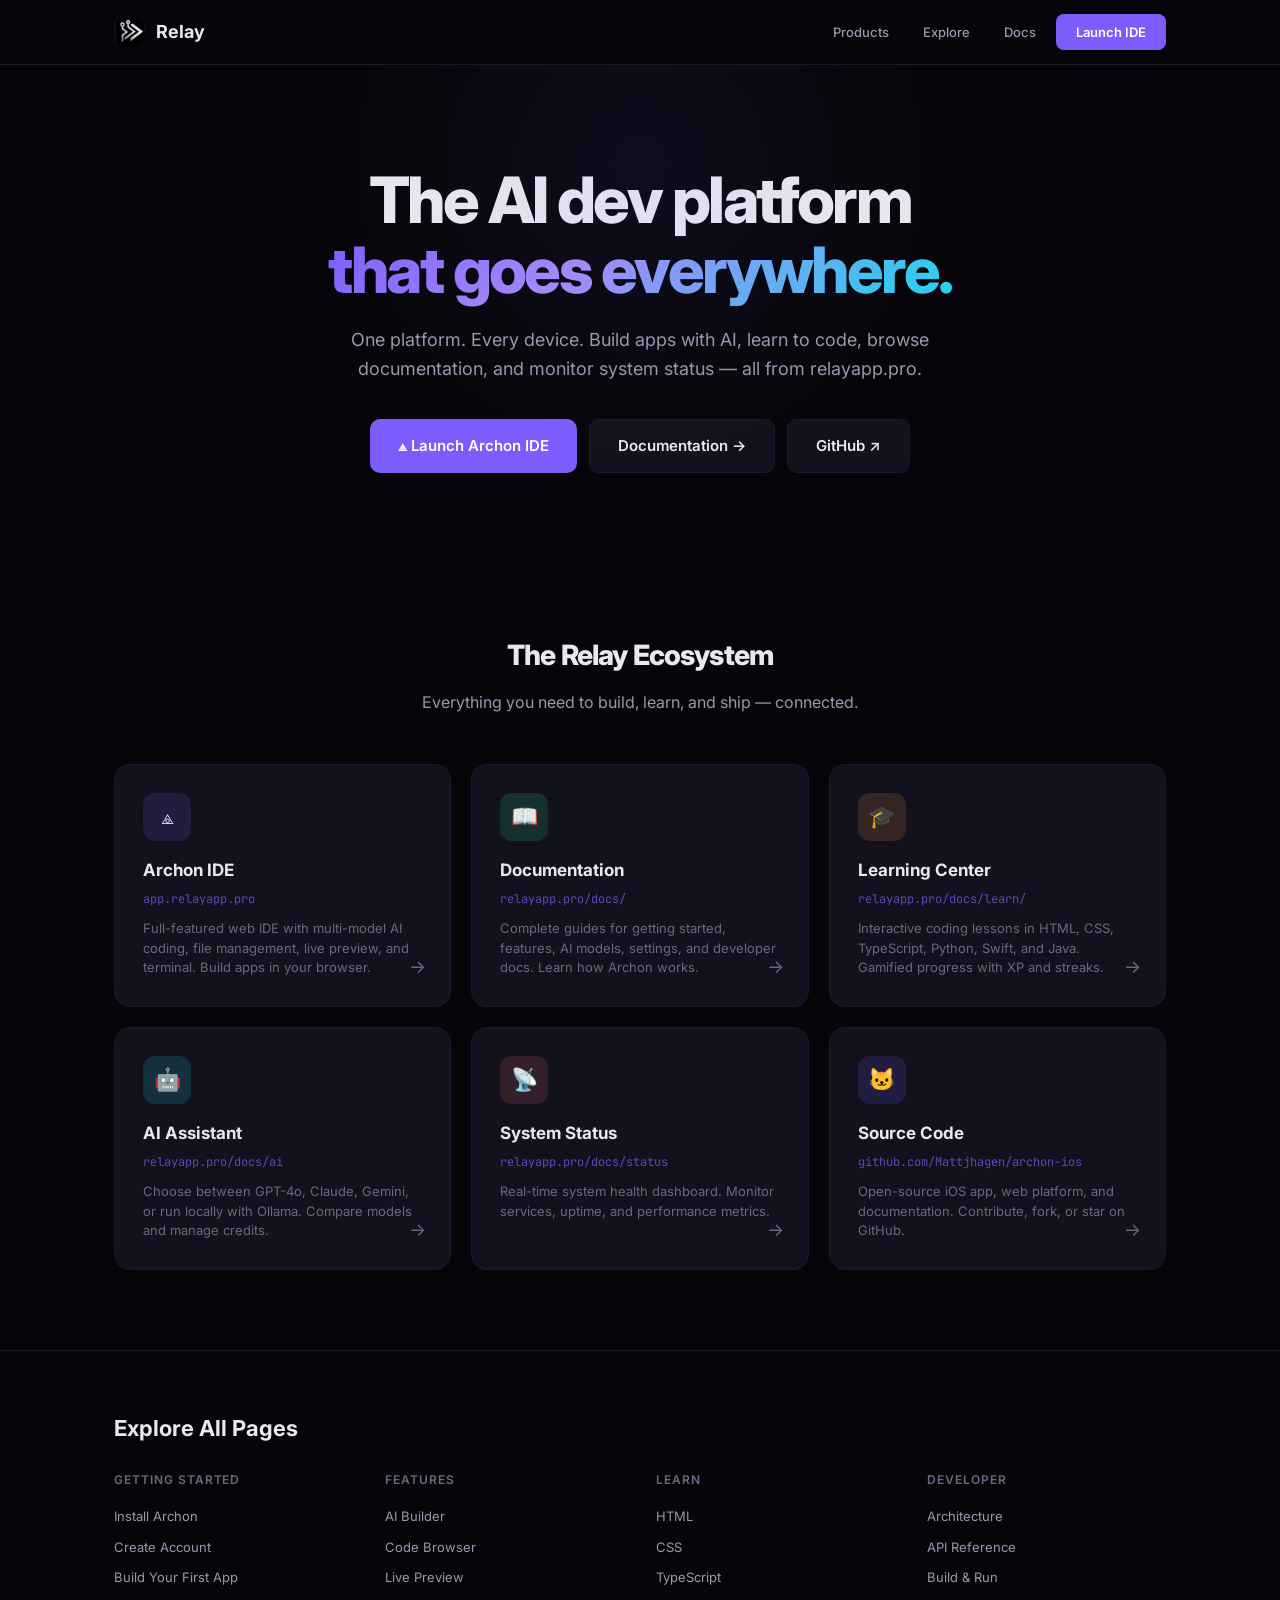
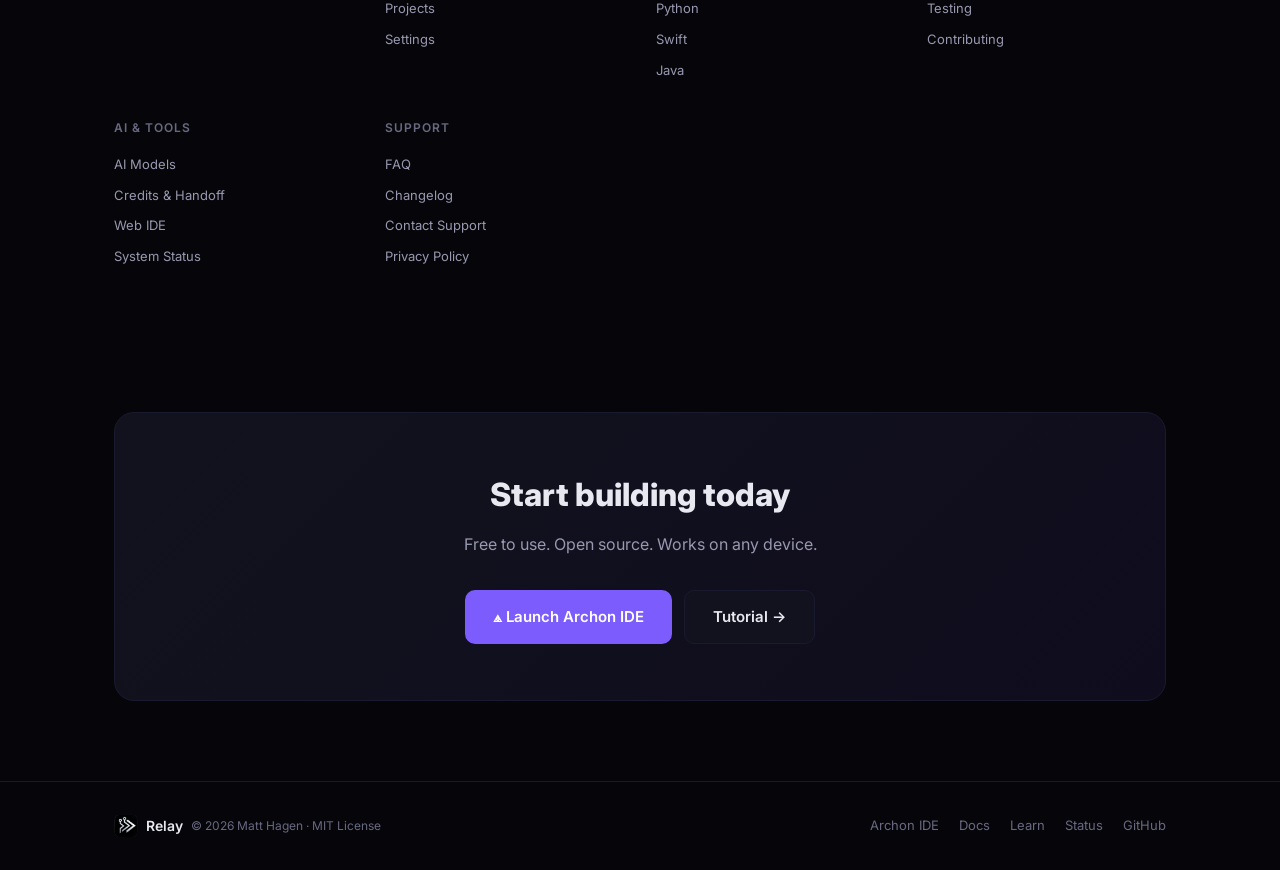
==== index.html @ eac7c6fa "Merge remote main and update IDE links to ./archon-ide/" ====
<!DOCTYPE html>
<html lang="en">
<head>
    <meta charset="UTF-8">
    <meta name="viewport" content="width=device-width, initial-scale=1.0">
    <title>Relay — AI Development Platform</title>
    <meta name="description" content="Relay is the open-source AI development platform. Build apps with Archon IDE, learn to code, and ship from any device." />
    <meta name="robots" content="index, follow, max-image-preview:large, max-snippet:-1, max-video-preview:-1" />
    <meta name="theme-color" content="#06060a" />
    <link rel="canonical" href="https://relayapp.pro/" />
    <link rel="icon" type="image/png" href="/assets/favicon.png" />
    <link rel="apple-touch-icon" href="/assets/favicon.png" />
    <link rel="manifest" href="/manifest.json" />
    <meta name="apple-mobile-web-app-capable" content="yes" />
    <meta name="apple-mobile-web-app-status-bar-style" content="black-translucent" />
    <meta name="apple-mobile-web-app-title" content="Relay" />
    <link rel="sitemap" type="application/xml" href="/sitemap.xml" />
    <meta property="og:type" content="website" />
    <meta property="og:site_name" content="Relay" />
    <meta property="og:title" content="Relay — AI Development Platform" />
    <meta property="og:description" content="The open-source platform behind Archon. Build apps with AI, learn to code, and ship from any device." />
    <meta property="og:url" content="https://relayapp.pro/" />
    <meta property="og:image" content="https://relayapp.pro/assets/favicon.png" />
    <meta name="twitter:card" content="summary_large_image" />
    <meta name="twitter:title" content="Relay — AI Development Platform" />
    <meta name="twitter:description" content="The open-source platform behind Archon. Build apps with AI, learn to code, and ship from any device." />
    <script type="application/ld+json">
    {
      "@context": "https://schema.org",
      "@graph": [
        {
          "@type": "Organization",
          "@id": "https://relayapp.pro/#organization",
          "name": "Relay",
          "url": "https://relayapp.pro/",
          "logo": "https://relayapp.pro/assets/favicon.png",
          "description": "An open-source AI development platform for coding from any device.",
          "sameAs": [
            "https://github.com/Mattjhagen/Relay",
            "https://github.com/Mattjhagen/archon-ide",
            "https://github.com/Mattjhagen/archon-ios"
          ]
        },
        {
          "@type": "WebSite",
          "@id": "https://relayapp.pro/#website",
          "name": "Relay",
          "url": "https://relayapp.pro/",
          "description": "The Relay AI development platform and home of Archon IDE.",
          "publisher": { "@id": "https://relayapp.pro/#organization" }
        }
      ]
    }
    </script>
    <link rel="preconnect" href="https://fonts.googleapis.com">
    <link rel="preconnect" href="https://fonts.gstatic.com" crossorigin>
    <link href="https://fonts.googleapis.com/css2?family=Inter:wght@400;500;600;700;800&family=JetBrains+Mono:wght@400;500&display=swap" rel="stylesheet">
    <link rel="stylesheet" href="https://docs.relayapp.pro/css/chat-widget.css">
    <style>
        :root {
            --bg: #06060a;
            --bg2: #0c0c14;
            --bg3: #12121e;
            --border: #1a1a2e;
            --border-light: #252540;
            --text: #e8e8f0;
            --text-dim: #9898b0;
            --text-muted: #686880;
            --accent: #7c5cfc;
            --accent-hover: #9078ff;
            --accent-glow: rgba(124,92,252,0.2);
            --green: #34d399;
            --orange: #fb923c;
            --cyan: #22d3ee;
            --red: #f87171;
            --font: 'Inter', -apple-system, BlinkMacSystemFont, sans-serif;
            --mono: 'JetBrains Mono', monospace;
        }
        *, *::before, *::after { box-sizing: border-box; margin: 0; padding: 0; }
        html { scroll-behavior: smooth; -webkit-font-smoothing: antialiased; }
        body { font-family: var(--font); background: var(--bg); color: var(--text); line-height: 1.6; }
        a { color: var(--accent); text-decoration: none; transition: color 0.2s; }
        a:hover { color: var(--accent-hover); }

        .container { max-width: 1100px; margin: 0 auto; padding: 0 24px; }

        /* Header */
        .site-header { position: sticky; top: 0; z-index: 100; background: rgba(6,6,10,0.9); backdrop-filter: blur(16px); border-bottom: 1px solid var(--border); }
        .nav-container { display: flex; align-items: center; justify-content: space-between; height: 64px; }
        .brand { display: flex; align-items: center; gap: 10px; font-size: 18px; font-weight: 700; color: var(--text); text-decoration: none; }
        .brand-logo { width: 32px; height: 32px; border-radius: 8px; }
        .main-nav { display: flex; align-items: center; gap: 6px; }
        .main-nav a { padding: 8px 14px; border-radius: 8px; font-size: 13px; font-weight: 500; color: var(--text-dim); transition: all 0.15s; }
        .main-nav a:hover { color: var(--text); background: var(--bg3); }
        .main-nav .cta { background: var(--accent); color: #fff; padding: 8px 20px; border-radius: 8px; font-weight: 600; }
        .main-nav .cta:hover { background: var(--accent-hover); color: #fff; }

        /* Hero */
        .hero { padding: 100px 0 80px; text-align: center; position: relative; overflow: hidden; }
        .hero::before { content: ''; position: absolute; top: -200px; left: 50%; transform: translateX(-50%); width: 600px; height: 600px; background: radial-gradient(circle, rgba(124,92,252,0.08) 0%, transparent 70%); pointer-events: none; }
        .hero h1 { font-size: clamp(36px, 6vw, 64px); font-weight: 800; letter-spacing: -0.04em; line-height: 1.1; margin-bottom: 20px; }
        .hero h1 .gradient { background: linear-gradient(135deg, var(--accent) 0%, #a78bfa 40%, var(--cyan) 100%); -webkit-background-clip: text; -webkit-text-fill-color: transparent; background-clip: text; }
        .hero p { font-size: 18px; color: var(--text-dim); max-width: 580px; margin: 0 auto 36px; }
        .hero-actions { display: flex; gap: 12px; justify-content: center; flex-wrap: wrap; }
        .btn { display: inline-flex; align-items: center; gap: 8px; padding: 14px 28px; border-radius: 10px; font-size: 15px; font-weight: 600; cursor: pointer; transition: all 0.2s; text-decoration: none; border: none; font-family: var(--font); }
        .btn-primary { background: var(--accent); color: #fff; }
        .btn-primary:hover { background: var(--accent-hover); color: #fff; box-shadow: 0 0 30px var(--accent-glow); }
        .btn-secondary { background: var(--bg3); color: var(--text); border: 1px solid var(--border); }
        .btn-secondary:hover { border-color: var(--accent); color: var(--text); }

        /* Site Directory */
        .directory { padding: 80px 0; }
        .directory h2 { font-size: 28px; font-weight: 800; letter-spacing: -0.03em; text-align: center; margin-bottom: 12px; }
        .directory .subtitle { text-align: center; color: var(--text-dim); font-size: 16px; margin-bottom: 48px; }
        .site-grid { display: grid; grid-template-columns: repeat(auto-fit, minmax(300px, 1fr)); gap: 20px; }
        .site-card { display: block; background: var(--bg3); border: 1px solid var(--border); border-radius: 16px; padding: 28px; transition: all 0.25s; text-decoration: none; color: inherit; position: relative; overflow: hidden; }
        .site-card::before { content: ''; position: absolute; top: 0; left: 0; right: 0; height: 3px; background: linear-gradient(90deg, var(--accent), var(--cyan)); opacity: 0; transition: opacity 0.25s; }
        .site-card:hover { border-color: var(--accent); transform: translateY(-2px); box-shadow: 0 8px 32px rgba(124,92,252,0.15); }
        .site-card:hover::before { opacity: 1; }
        .site-card .card-icon { width: 48px; height: 48px; border-radius: 12px; display: flex; align-items: center; justify-content: center; font-size: 22px; margin-bottom: 16px; }
        .site-card .card-icon.purple { background: rgba(124,92,252,0.15); }
        .site-card .card-icon.green { background: rgba(52,211,153,0.15); }
        .site-card .card-icon.orange { background: rgba(251,146,60,0.15); }
        .site-card .card-icon.cyan { background: rgba(34,211,238,0.15); }
        .site-card .card-icon.red { background: rgba(248,113,113,0.15); }
        .site-card h3 { font-size: 17px; font-weight: 700; margin-bottom: 6px; color: var(--text); }
        .site-card .url { font-size: 12px; font-family: var(--mono); color: var(--accent); margin-bottom: 10px; opacity: 0.7; }
        .site-card p { font-size: 13px; color: var(--text-muted); line-height: 1.5; }
        .site-card .arrow { position: absolute; bottom: 24px; right: 24px; font-size: 18px; color: var(--text-muted); transition: all 0.2s; }
        .site-card:hover .arrow { color: var(--accent); transform: translateX(4px); }

        /* Quick Links */
        .quick-links { padding: 60px 0; border-top: 1px solid var(--border); }
        .quick-links h2 { font-size: 22px; font-weight: 700; margin-bottom: 24px; }
        .link-columns { display: grid; grid-template-columns: repeat(auto-fit, minmax(200px, 1fr)); gap: 32px; }
        .link-column h4 { font-size: 12px; font-weight: 600; text-transform: uppercase; letter-spacing: 0.08em; color: var(--text-muted); margin-bottom: 12px; }
        .link-column a { display: block; padding: 5px 0; font-size: 13px; color: var(--text-dim); transition: color 0.15s; }
        .link-column a:hover { color: var(--accent); }

        /* CTA */
        .cta { padding: 80px 0; text-align: center; }
        .cta-box { background: linear-gradient(135deg, var(--bg3) 0%, rgba(124,92,252,0.08) 100%); border: 1px solid var(--border); border-radius: 20px; padding: 56px 40px; }
        .cta-box h2 { font-size: 32px; font-weight: 800; margin-bottom: 12px; }
        .cta-box p { color: var(--text-dim); font-size: 16px; margin-bottom: 32px; }

        /* Footer */
        .site-footer { border-top: 1px solid var(--border); padding: 32px 0; }
        .footer-container { display: flex; align-items: center; justify-content: space-between; flex-wrap: wrap; gap: 16px; }
        .footer-brand { display: flex; align-items: center; gap: 8px; }
        .footer-logo { width: 24px; height: 24px; border-radius: 6px; }
        .footer-links { display: flex; gap: 20px; }
        .footer-links a { font-size: 13px; color: var(--text-muted); }
        .footer-links a:hover { color: var(--text); }
        .footer-copy { font-size: 12px; color: var(--text-muted); }

        @media (max-width: 768px) {
            .main-nav a:not(.cta) { display: none; }
            .hero { padding: 60px 0 40px; }
            .hero h1 { font-size: 32px; }
            .site-grid { grid-template-columns: 1fr; }
            .cta-box { padding: 32px 24px; }
        }
    </style>
</head>
<body>

<header class="site-header">
    <div class="container nav-container">
        <a href="/" class="brand">
            <img src="/assets/favicon.png" alt="Relay" class="brand-logo">
            <span>Relay</span>
        </a>
        <nav class="main-nav">
            <a href="#products">Products</a>
            <a href="#directory">Explore</a>
            <a href="/docs/">Docs</a>
            <a href="https://./archon-ide/" class="cta" target="_blank">Launch IDE</a>
        </nav>
    </div>
</header>

<main>
    <!-- HERO -->
    <section class="hero">
        <div class="container">
            <h1>The AI dev platform<br><span class="gradient">that goes everywhere.</span></h1>
            <p>One platform. Every device. Build apps with AI, learn to code, browse documentation, and monitor system status — all from relayapp.pro.</p>
            <div class="hero-actions">
                <a href="https://./archon-ide/" class="btn btn-primary" target="_blank">⟁ Launch Archon IDE</a>
                <a href="/docs/" class="btn btn-secondary">Documentation →</a>
                <a href="https://github.com/Mattjhagen/Relay" class="btn btn-secondary" target="_blank">GitHub ↗</a>
            </div>
        </div>
    </section>

    <!-- PRODUCT GRID -->
    <section class="directory" id="products">
        <div class="container">
            <h2>The Relay Ecosystem</h2>
            <p class="subtitle">Everything you need to build, learn, and ship — connected.</p>
            <div class="site-grid">
                <a href="https://./archon-ide/" class="site-card" target="_blank">
                    <div class="card-icon purple">⟁</div>
                    <h3>Archon IDE</h3>
                    <div class="url">app.relayapp.pro</div>
                    <p>Full-featured web IDE with multi-model AI coding, file management, live preview, and terminal. Build apps in your browser.</p>
                    <span class="arrow">→</span>
                </a>
                <a href="/docs/" class="site-card">
                    <div class="card-icon green">📖</div>
                    <h3>Documentation</h3>
                    <div class="url">relayapp.pro/docs/</div>
                    <p>Complete guides for getting started, features, AI models, settings, and developer docs. Learn how Archon works.</p>
                    <span class="arrow">→</span>
                </a>
                <a href="/docs/learn/" class="site-card">
                    <div class="card-icon orange">🎓</div>
                    <h3>Learning Center</h3>
                    <div class="url">relayapp.pro/docs/learn/</div>
                    <p>Interactive coding lessons in HTML, CSS, TypeScript, Python, Swift, and Java. Gamified progress with XP and streaks.</p>
                    <span class="arrow">→</span>
                </a>
                <a href="/docs/ai" class="site-card">
                    <div class="card-icon cyan">🤖</div>
                    <h3>AI Assistant</h3>
                    <div class="url">relayapp.pro/docs/ai</div>
                    <p>Choose between GPT-4o, Claude, Gemini, or run locally with Ollama. Compare models and manage credits.</p>
                    <span class="arrow">→</span>
                </a>
                <a href="/docs/status" class="site-card">
                    <div class="card-icon red">📡</div>
                    <h3>System Status</h3>
                    <div class="url">relayapp.pro/docs/status</div>
                    <p>Real-time system health dashboard. Monitor services, uptime, and performance metrics.</p>
                    <span class="arrow">→</span>
                </a>
                <a href="https://github.com/Mattjhagen/archon-ios" class="site-card" target="_blank">
                    <div class="card-icon purple">🐱</div>
                    <h3>Source Code</h3>
                    <div class="url">github.com/Mattjhagen/archon-ios</div>
                    <p>Open-source iOS app, web platform, and documentation. Contribute, fork, or star on GitHub.</p>
                    <span class="arrow">→</span>
                </a>
            </div>
        </div>
    </section>

    <!-- QUICK LINKS -->
    <section class="quick-links" id="directory">
        <div class="container">
            <h2>Explore All Pages</h2>
            <div class="link-columns">
                <div class="link-column">
                    <h4>Getting Started</h4>
                    <a href="/docs/getting-started/install">Install Archon</a>
                    <a href="/docs/getting-started/create-account">Create Account</a>
                    <a href="/docs/getting-started/first-project">Build Your First App</a>
                </div>
                <div class="link-column">
                    <h4>Features</h4>
                    <a href="/docs/features/ai-builder">AI Builder</a>
                    <a href="/docs/features/code-browser">Code Browser</a>
                    <a href="/docs/features/live-preview">Live Preview</a>
                    <a href="/docs/features/projects">Projects</a>
                    <a href="/docs/features/settings">Settings</a>
                </div>
                <div class="link-column">
                    <h4>Learn</h4>
                    <a href="/docs/learn/html/01-what-is-html">HTML</a>
                    <a href="/docs/learn/css/01-what-is-css">CSS</a>
                    <a href="/docs/learn/typescript/01-what-is-ts">TypeScript</a>
                    <a href="/docs/learn/python/01-what-is-python">Python</a>
                    <a href="/docs/learn/swift/01-what-is-swift">Swift</a>
                    <a href="/docs/learn/java/01-what-is-java">Java</a>
                </div>
                <div class="link-column">
                    <h4>Developer</h4>
                    <a href="/docs/dev-docs/architecture/overview">Architecture</a>
                    <a href="/docs/dev-docs/api/overview">API Reference</a>
                    <a href="/docs/dev-docs/guides/setup">Build & Run</a>
                    <a href="/docs/dev-docs/guides/testing">Testing</a>
                    <a href="/docs/dev-docs/contributing">Contributing</a>
                </div>
                <div class="link-column">
                    <h4>AI & Tools</h4>
                    <a href="/docs/ai-models">AI Models</a>
                    <a href="/docs/ai-credits">Credits & Handoff</a>
                    <a href="/docs/ide">Web IDE</a>
                    <a href="/docs/status">System Status</a>
                </div>
                <div class="link-column">
                    <h4>Support</h4>
                    <a href="/docs/faq">FAQ</a>
                    <a href="/docs/changelog">Changelog</a>
                    <a href="/docs/support">Contact Support</a>
                    <a href="/docs/privacy">Privacy Policy</a>
                </div>
            </div>
        </div>
    </section>

    <!-- CTA -->
    <section class="cta">
        <div class="container">
            <div class="cta-box">
                <h2>Start building today</h2>
                <p>Free to use. Open source. Works on any device.</p>
                <div class="hero-actions">
                    <a href="https://./archon-ide/" class="btn btn-primary" target="_blank">⟁ Launch Archon IDE</a>
                    <a href="/docs/getting-started/first-project" class="btn btn-secondary">Tutorial →</a>
                </div>
            </div>
        </div>
    </section>
</main>

<footer class="site-footer">
    <div class="container footer-container">
        <div class="footer-brand">
            <img src="/assets/favicon.png" alt="Relay" class="footer-logo">
            <span style="font-weight:600;font-size:14px;">Relay</span>
            <span class="footer-copy">© 2026 Matt Hagen · MIT License</span>
        </div>
        <div class="footer-links">
            <a href="https://./archon-ide/" target="_blank">Archon IDE</a>
            <a href="/docs/">Docs</a>
            <a href="/docs/learn/">Learn</a>
            <a href="/docs/status">Status</a>
            <a href="https://github.com/Mattjhagen/Relay" target="_blank">GitHub</a>
        </div>
    </div>
</footer>

<script src="https://docs.relayapp.pro/js/chat-widget.js"></script>
<div id="chat-bubble-mount"></div>
<script>
if ('serviceWorker' in navigator) {
  navigator.serviceWorker.register('/sw.js').catch(function() {});
}
</script>
</body>
</html>
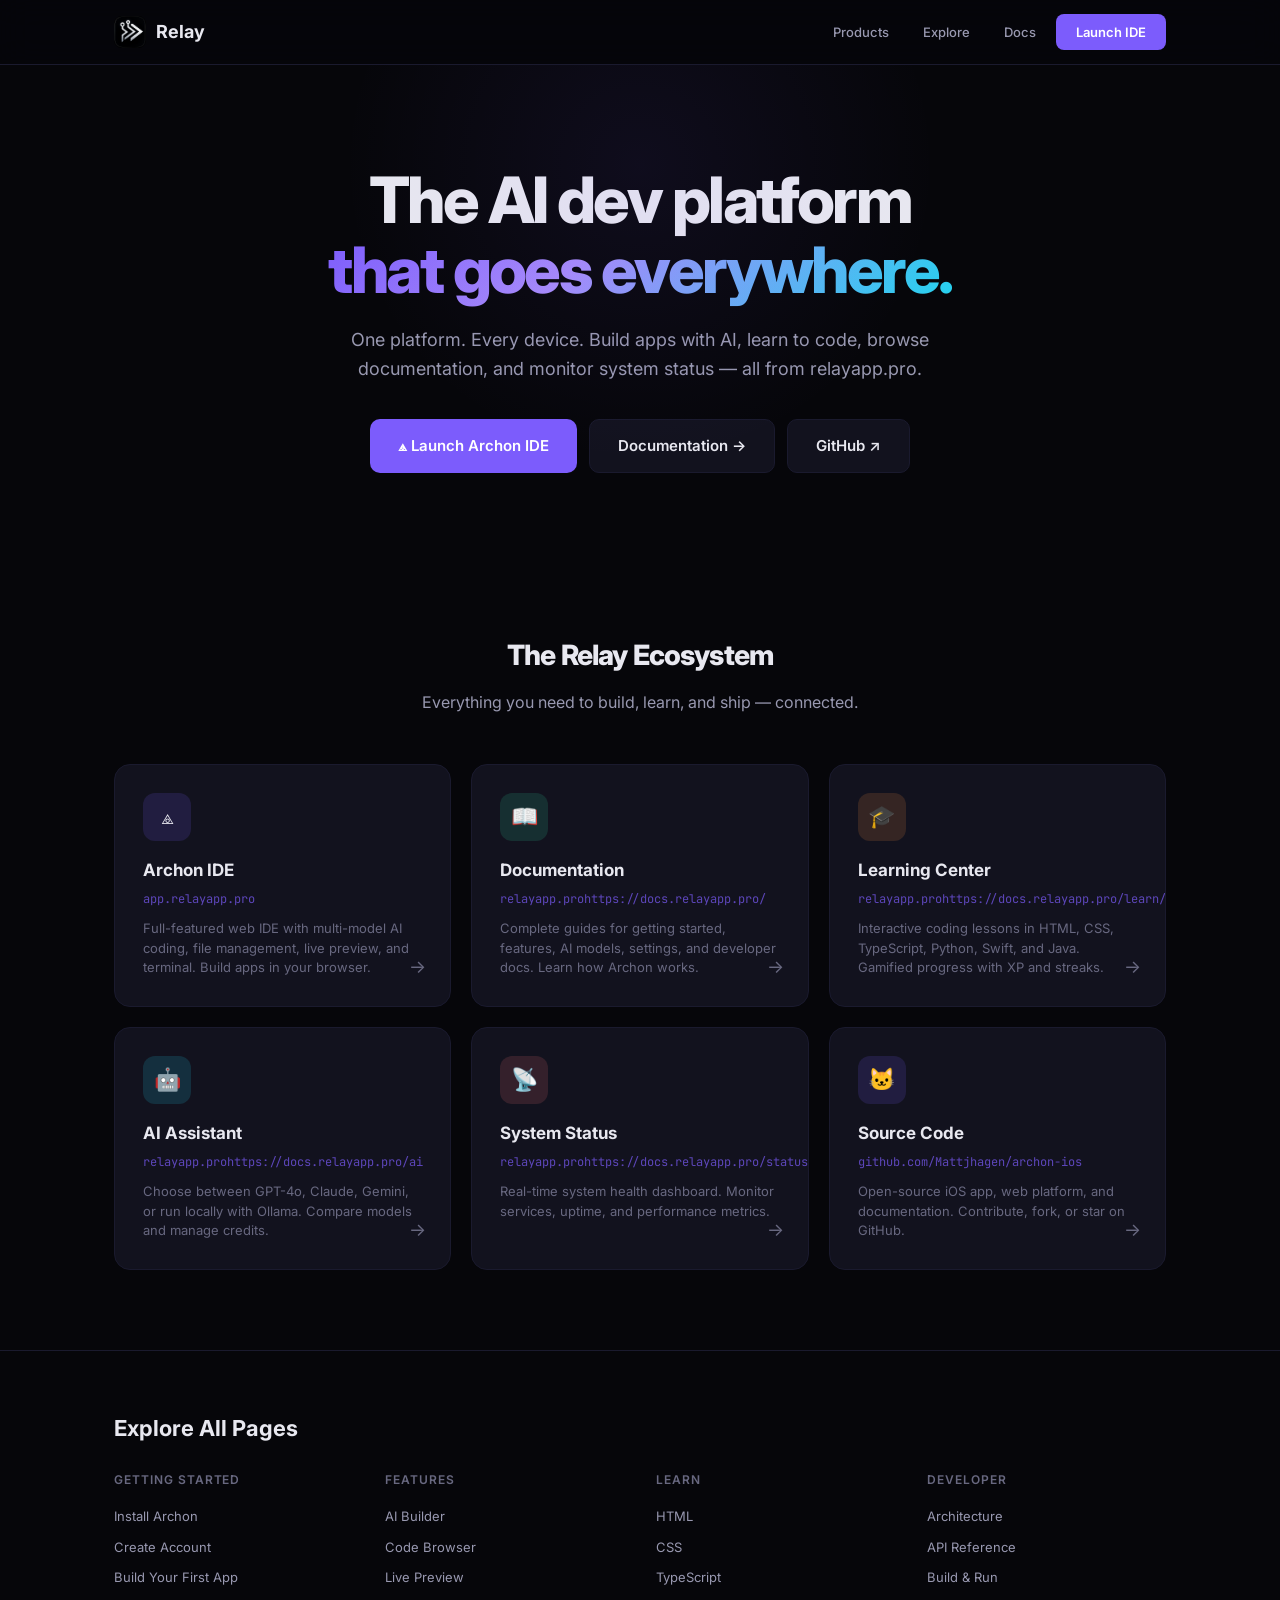
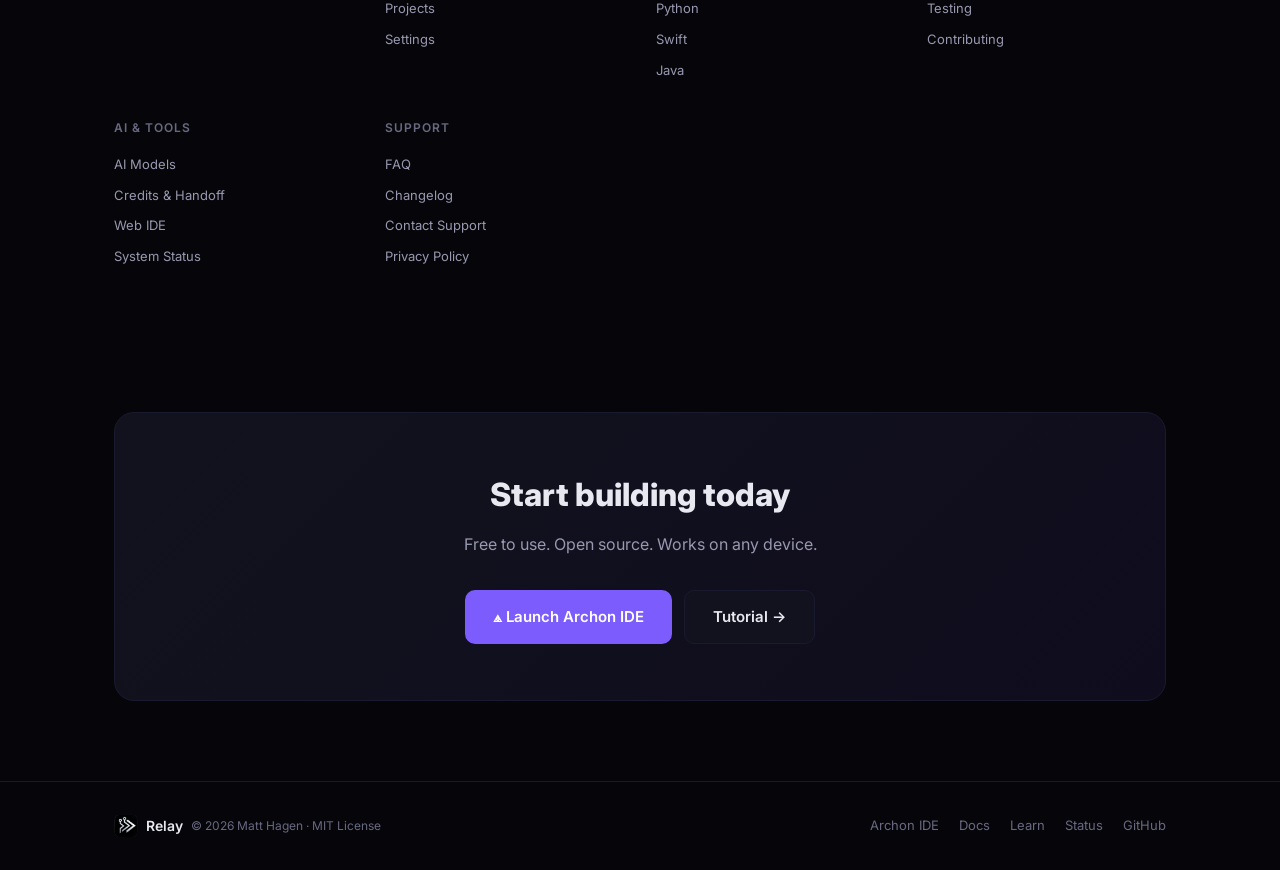
==== commit 94c926c3: "fix: correct all links - IDE to app.relayapp.pro, docs to docs.relayapp.pro, clean sitemap" ====
--- a/index.html
+++ b/index.html
@@ -173,8 +173,8 @@
         <nav class="main-nav">
             <a href="#products">Products</a>
             <a href="#directory">Explore</a>
-            <a href="/docs/">Docs</a>
-            <a href="https://./archon-ide/" class="cta" target="_blank">Launch IDE</a>
+            <a href="https://docs.relayapp.pro/">Docs</a>
+            <a href="https://app.relayapp.pro/" class="cta" target="_blank">Launch IDE</a>
         </nav>
     </div>
 </header>
@@ -186,8 +186,8 @@
             <h1>The AI dev platform<br><span class="gradient">that goes everywhere.</span></h1>
             <p>One platform. Every device. Build apps with AI, learn to code, browse documentation, and monitor system status — all from relayapp.pro.</p>
             <div class="hero-actions">
-                <a href="https://./archon-ide/" class="btn btn-primary" target="_blank">⟁ Launch Archon IDE</a>
-                <a href="/docs/" class="btn btn-secondary">Documentation →</a>
+                <a href="https://app.relayapp.pro/" class="btn btn-primary" target="_blank">⟁ Launch Archon IDE</a>
+                <a href="https://docs.relayapp.pro/" class="btn btn-secondary">Documentation →</a>
                 <a href="https://github.com/Mattjhagen/Relay" class="btn btn-secondary" target="_blank">GitHub ↗</a>
             </div>
         </div>
@@ -199,38 +199,38 @@
             <h2>The Relay Ecosystem</h2>
             <p class="subtitle">Everything you need to build, learn, and ship — connected.</p>
             <div class="site-grid">
-                <a href="https://./archon-ide/" class="site-card" target="_blank">
+                <a href="https://app.relayapp.pro/" class="site-card" target="_blank">
                     <div class="card-icon purple">⟁</div>
                     <h3>Archon IDE</h3>
                     <div class="url">app.relayapp.pro</div>
                     <p>Full-featured web IDE with multi-model AI coding, file management, live preview, and terminal. Build apps in your browser.</p>
                     <span class="arrow">→</span>
                 </a>
-                <a href="/docs/" class="site-card">
+                <a href="https://docs.relayapp.pro/" class="site-card">
                     <div class="card-icon green">📖</div>
                     <h3>Documentation</h3>
-                    <div class="url">relayapp.pro/docs/</div>
+                    <div class="url">relayapp.prohttps://docs.relayapp.pro/</div>
                     <p>Complete guides for getting started, features, AI models, settings, and developer docs. Learn how Archon works.</p>
                     <span class="arrow">→</span>
                 </a>
-                <a href="/docs/learn/" class="site-card">
+                <a href="https://docs.relayapp.pro/learn/" class="site-card">
                     <div class="card-icon orange">🎓</div>
                     <h3>Learning Center</h3>
-                    <div class="url">relayapp.pro/docs/learn/</div>
+                    <div class="url">relayapp.prohttps://docs.relayapp.pro/learn/</div>
                     <p>Interactive coding lessons in HTML, CSS, TypeScript, Python, Swift, and Java. Gamified progress with XP and streaks.</p>
                     <span class="arrow">→</span>
                 </a>
-                <a href="/docs/ai" class="site-card">
+                <a href="https://docs.relayapp.pro/ai" class="site-card">
                     <div class="card-icon cyan">🤖</div>
                     <h3>AI Assistant</h3>
-                    <div class="url">relayapp.pro/docs/ai</div>
+                    <div class="url">relayapp.prohttps://docs.relayapp.pro/ai</div>
                     <p>Choose between GPT-4o, Claude, Gemini, or run locally with Ollama. Compare models and manage credits.</p>
                     <span class="arrow">→</span>
                 </a>
-                <a href="/docs/status" class="site-card">
+                <a href="https://docs.relayapp.pro/status" class="site-card">
                     <div class="card-icon red">📡</div>
                     <h3>System Status</h3>
-                    <div class="url">relayapp.pro/docs/status</div>
+                    <div class="url">relayapp.prohttps://docs.relayapp.pro/status</div>
                     <p>Real-time system health dashboard. Monitor services, uptime, and performance metrics.</p>
                     <span class="arrow">→</span>
                 </a>
@@ -252,48 +252,48 @@
             <div class="link-columns">
                 <div class="link-column">
                     <h4>Getting Started</h4>
-                    <a href="/docs/getting-started/install">Install Archon</a>
-                    <a href="/docs/getting-started/create-account">Create Account</a>
-                    <a href="/docs/getting-started/first-project">Build Your First App</a>
+                    <a href="https://docs.relayapp.pro/getting-started/install">Install Archon</a>
+                    <a href="https://docs.relayapp.pro/getting-started/create-account">Create Account</a>
+                    <a href="https://docs.relayapp.pro/getting-started/first-project">Build Your First App</a>
                 </div>
                 <div class="link-column">
                     <h4>Features</h4>
-                    <a href="/docs/features/ai-builder">AI Builder</a>
-                    <a href="/docs/features/code-browser">Code Browser</a>
-                    <a href="/docs/features/live-preview">Live Preview</a>
-                    <a href="/docs/features/projects">Projects</a>
-                    <a href="/docs/features/settings">Settings</a>
+                    <a href="https://docs.relayapp.pro/features/ai-builder">AI Builder</a>
+                    <a href="https://docs.relayapp.pro/features/code-browser">Code Browser</a>
+                    <a href="https://docs.relayapp.pro/features/live-preview">Live Preview</a>
+                    <a href="https://docs.relayapp.pro/features/projects">Projects</a>
+                    <a href="https://docs.relayapp.pro/features/settings">Settings</a>
                 </div>
                 <div class="link-column">
                     <h4>Learn</h4>
-                    <a href="/docs/learn/html/01-what-is-html">HTML</a>
-                    <a href="/docs/learn/css/01-what-is-css">CSS</a>
-                    <a href="/docs/learn/typescript/01-what-is-ts">TypeScript</a>
-                    <a href="/docs/learn/python/01-what-is-python">Python</a>
-                    <a href="/docs/learn/swift/01-what-is-swift">Swift</a>
-                    <a href="/docs/learn/java/01-what-is-java">Java</a>
+                    <a href="https://docs.relayapp.pro/learn/html/01-what-is-html">HTML</a>
+                    <a href="https://docs.relayapp.pro/learn/css/01-what-is-css">CSS</a>
+                    <a href="https://docs.relayapp.pro/learn/typescript/01-what-is-ts">TypeScript</a>
+                    <a href="https://docs.relayapp.pro/learn/python/01-what-is-python">Python</a>
+                    <a href="https://docs.relayapp.pro/learn/swift/01-what-is-swift">Swift</a>
+                    <a href="https://docs.relayapp.pro/learn/java/01-what-is-java">Java</a>
                 </div>
                 <div class="link-column">
                     <h4>Developer</h4>
-                    <a href="/docs/dev-docs/architecture/overview">Architecture</a>
-                    <a href="/docs/dev-docs/api/overview">API Reference</a>
-                    <a href="/docs/dev-docs/guides/setup">Build & Run</a>
-                    <a href="/docs/dev-docs/guides/testing">Testing</a>
-                    <a href="/docs/dev-docs/contributing">Contributing</a>
+                    <a href="https://docs.relayapp.pro/dev-docs/architecture/overview">Architecture</a>
+                    <a href="https://docs.relayapp.pro/dev-docs/api/overview">API Reference</a>
+                    <a href="https://docs.relayapp.pro/dev-docs/guides/setup">Build & Run</a>
+                    <a href="https://docs.relayapp.pro/dev-docs/guides/testing">Testing</a>
+                    <a href="https://docs.relayapp.pro/dev-docs/contributing">Contributing</a>
                 </div>
                 <div class="link-column">
                     <h4>AI & Tools</h4>
-                    <a href="/docs/ai-models">AI Models</a>
-                    <a href="/docs/ai-credits">Credits & Handoff</a>
-                    <a href="/docs/ide">Web IDE</a>
-                    <a href="/docs/status">System Status</a>
+                    <a href="https://docs.relayapp.pro/ai-models">AI Models</a>
+                    <a href="https://docs.relayapp.pro/ai-credits">Credits & Handoff</a>
+                    <a href="https://docs.relayapp.pro/ide">Web IDE</a>
+                    <a href="https://docs.relayapp.pro/status">System Status</a>
                 </div>
                 <div class="link-column">
                     <h4>Support</h4>
-                    <a href="/docs/faq">FAQ</a>
-                    <a href="/docs/changelog">Changelog</a>
-                    <a href="/docs/support">Contact Support</a>
-                    <a href="/docs/privacy">Privacy Policy</a>
+                    <a href="https://docs.relayapp.pro/faq">FAQ</a>
+                    <a href="https://docs.relayapp.pro/changelog">Changelog</a>
+                    <a href="https://docs.relayapp.pro/support">Contact Support</a>
+                    <a href="https://docs.relayapp.pro/privacy">Privacy Policy</a>
                 </div>
             </div>
         </div>
@@ -306,8 +306,8 @@
                 <h2>Start building today</h2>
                 <p>Free to use. Open source. Works on any device.</p>
                 <div class="hero-actions">
-                    <a href="https://./archon-ide/" class="btn btn-primary" target="_blank">⟁ Launch Archon IDE</a>
-                    <a href="/docs/getting-started/first-project" class="btn btn-secondary">Tutorial →</a>
+                    <a href="https://app.relayapp.pro/" class="btn btn-primary" target="_blank">⟁ Launch Archon IDE</a>
+                    <a href="https://docs.relayapp.pro/getting-started/first-project" class="btn btn-secondary">Tutorial →</a>
                 </div>
             </div>
         </div>
@@ -322,10 +322,10 @@
             <span class="footer-copy">© 2026 Matt Hagen · MIT License</span>
         </div>
         <div class="footer-links">
-            <a href="https://./archon-ide/" target="_blank">Archon IDE</a>
-            <a href="/docs/">Docs</a>
-            <a href="/docs/learn/">Learn</a>
-            <a href="/docs/status">Status</a>
+            <a href="https://app.relayapp.pro/" target="_blank">Archon IDE</a>
+            <a href="https://docs.relayapp.pro/">Docs</a>
+            <a href="https://docs.relayapp.pro/learn/">Learn</a>
+            <a href="https://docs.relayapp.pro/status">Status</a>
             <a href="https://github.com/Mattjhagen/Relay" target="_blank">GitHub</a>
         </div>
     </div>
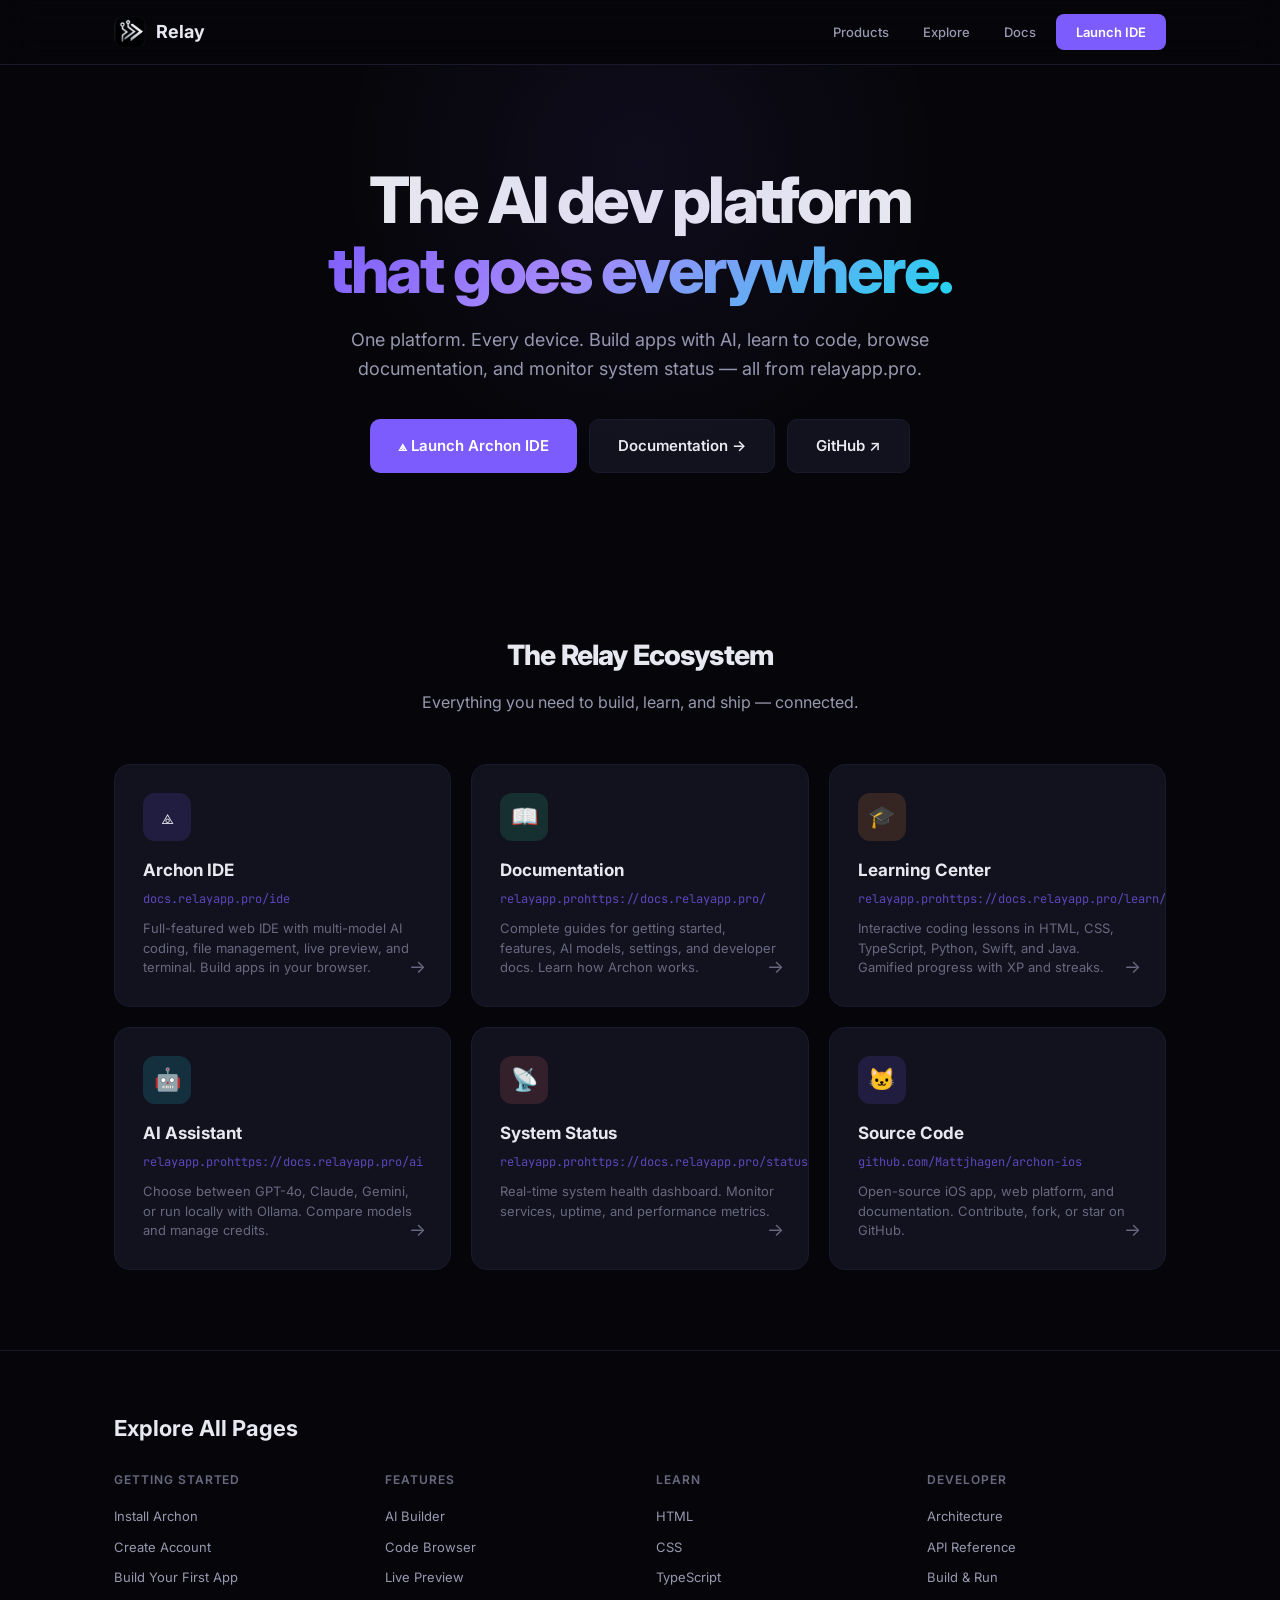
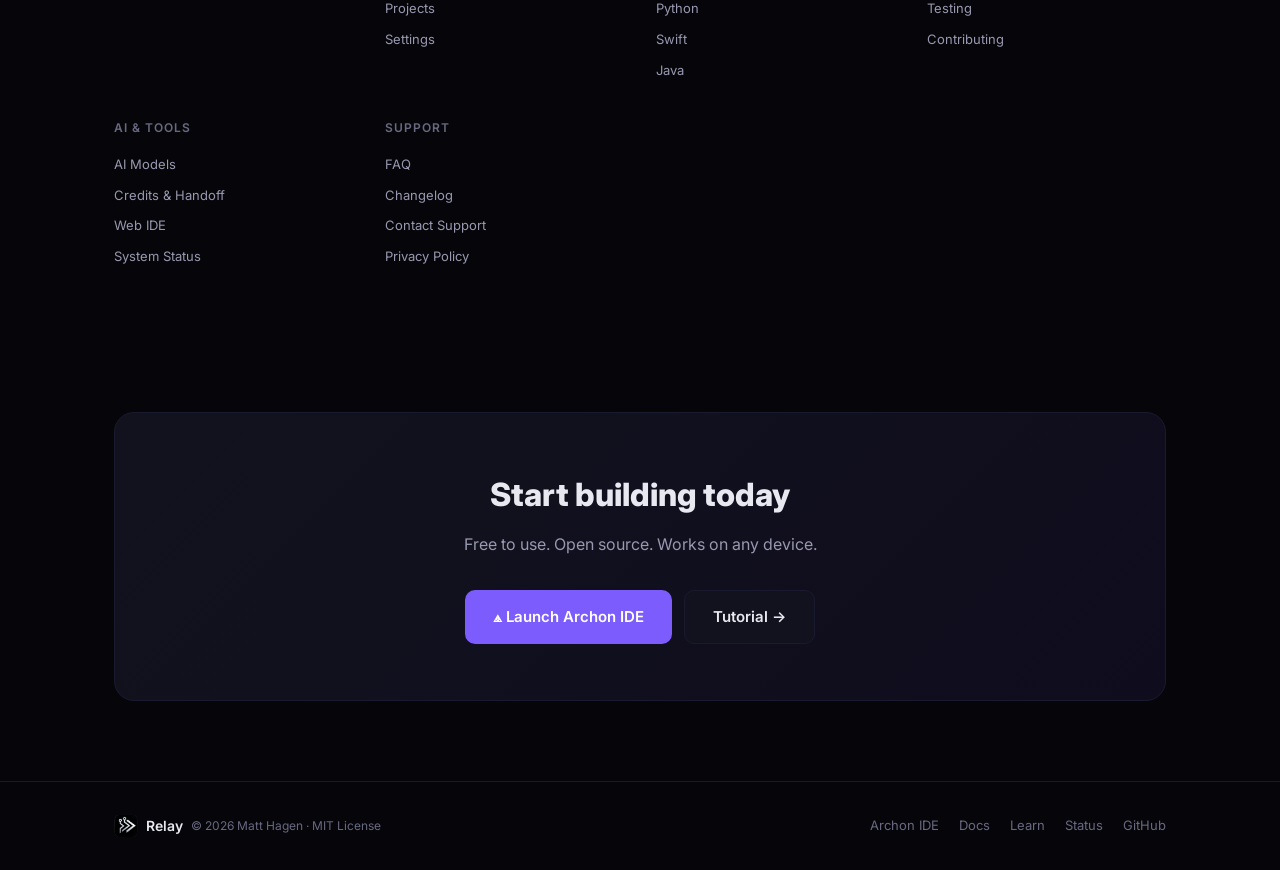
==== commit 1a68e849: "Update index.html" ====
--- a/index.html
+++ b/index.html
@@ -174,7 +174,7 @@
             <a href="#products">Products</a>
             <a href="#directory">Explore</a>
             <a href="https://docs.relayapp.pro/">Docs</a>
-            <a href="https://app.relayapp.pro/" class="cta" target="_blank">Launch IDE</a>
+            <a href="https://docs.relayapp.pro/ide" class="cta" target="_blank">Launch IDE</a>
         </nav>
     </div>
 </header>
@@ -186,7 +186,7 @@
             <h1>The AI dev platform<br><span class="gradient">that goes everywhere.</span></h1>
             <p>One platform. Every device. Build apps with AI, learn to code, browse documentation, and monitor system status — all from relayapp.pro.</p>
             <div class="hero-actions">
-                <a href="https://app.relayapp.pro/" class="btn btn-primary" target="_blank">⟁ Launch Archon IDE</a>
+                <a href="https://docs.relayapp.pro/ide" class="btn btn-primary" target="_blank">⟁ Launch Archon IDE</a>
                 <a href="https://docs.relayapp.pro/" class="btn btn-secondary">Documentation →</a>
                 <a href="https://github.com/Mattjhagen/Relay" class="btn btn-secondary" target="_blank">GitHub ↗</a>
             </div>
@@ -199,10 +199,10 @@
             <h2>The Relay Ecosystem</h2>
             <p class="subtitle">Everything you need to build, learn, and ship — connected.</p>
             <div class="site-grid">
-                <a href="https://app.relayapp.pro/" class="site-card" target="_blank">
+                <a href="https://docs.relayapp.pro/ide" class="site-card" target="_blank">
                     <div class="card-icon purple">⟁</div>
                     <h3>Archon IDE</h3>
-                    <div class="url">app.relayapp.pro</div>
+                    <div class="url">docs.relayapp.pro/ide</div>
                     <p>Full-featured web IDE with multi-model AI coding, file management, live preview, and terminal. Build apps in your browser.</p>
                     <span class="arrow">→</span>
                 </a>
@@ -306,7 +306,7 @@
                 <h2>Start building today</h2>
                 <p>Free to use. Open source. Works on any device.</p>
                 <div class="hero-actions">
-                    <a href="https://app.relayapp.pro/" class="btn btn-primary" target="_blank">⟁ Launch Archon IDE</a>
+                    <a href="https://docs.relayapp.pro/ide" class="btn btn-primary" target="_blank">⟁ Launch Archon IDE</a>
                     <a href="https://docs.relayapp.pro/getting-started/first-project" class="btn btn-secondary">Tutorial →</a>
                 </div>
             </div>
@@ -322,7 +322,7 @@
             <span class="footer-copy">© 2026 Matt Hagen · MIT License</span>
         </div>
         <div class="footer-links">
-            <a href="https://app.relayapp.pro/" target="_blank">Archon IDE</a>
+            <a href="https://docs.relayapp.pro/ideapp.pro/" target="_blank">Archon IDE</a>
             <a href="https://docs.relayapp.pro/">Docs</a>
             <a href="https://docs.relayapp.pro/learn/">Learn</a>
             <a href="https://docs.relayapp.pro/status">Status</a>
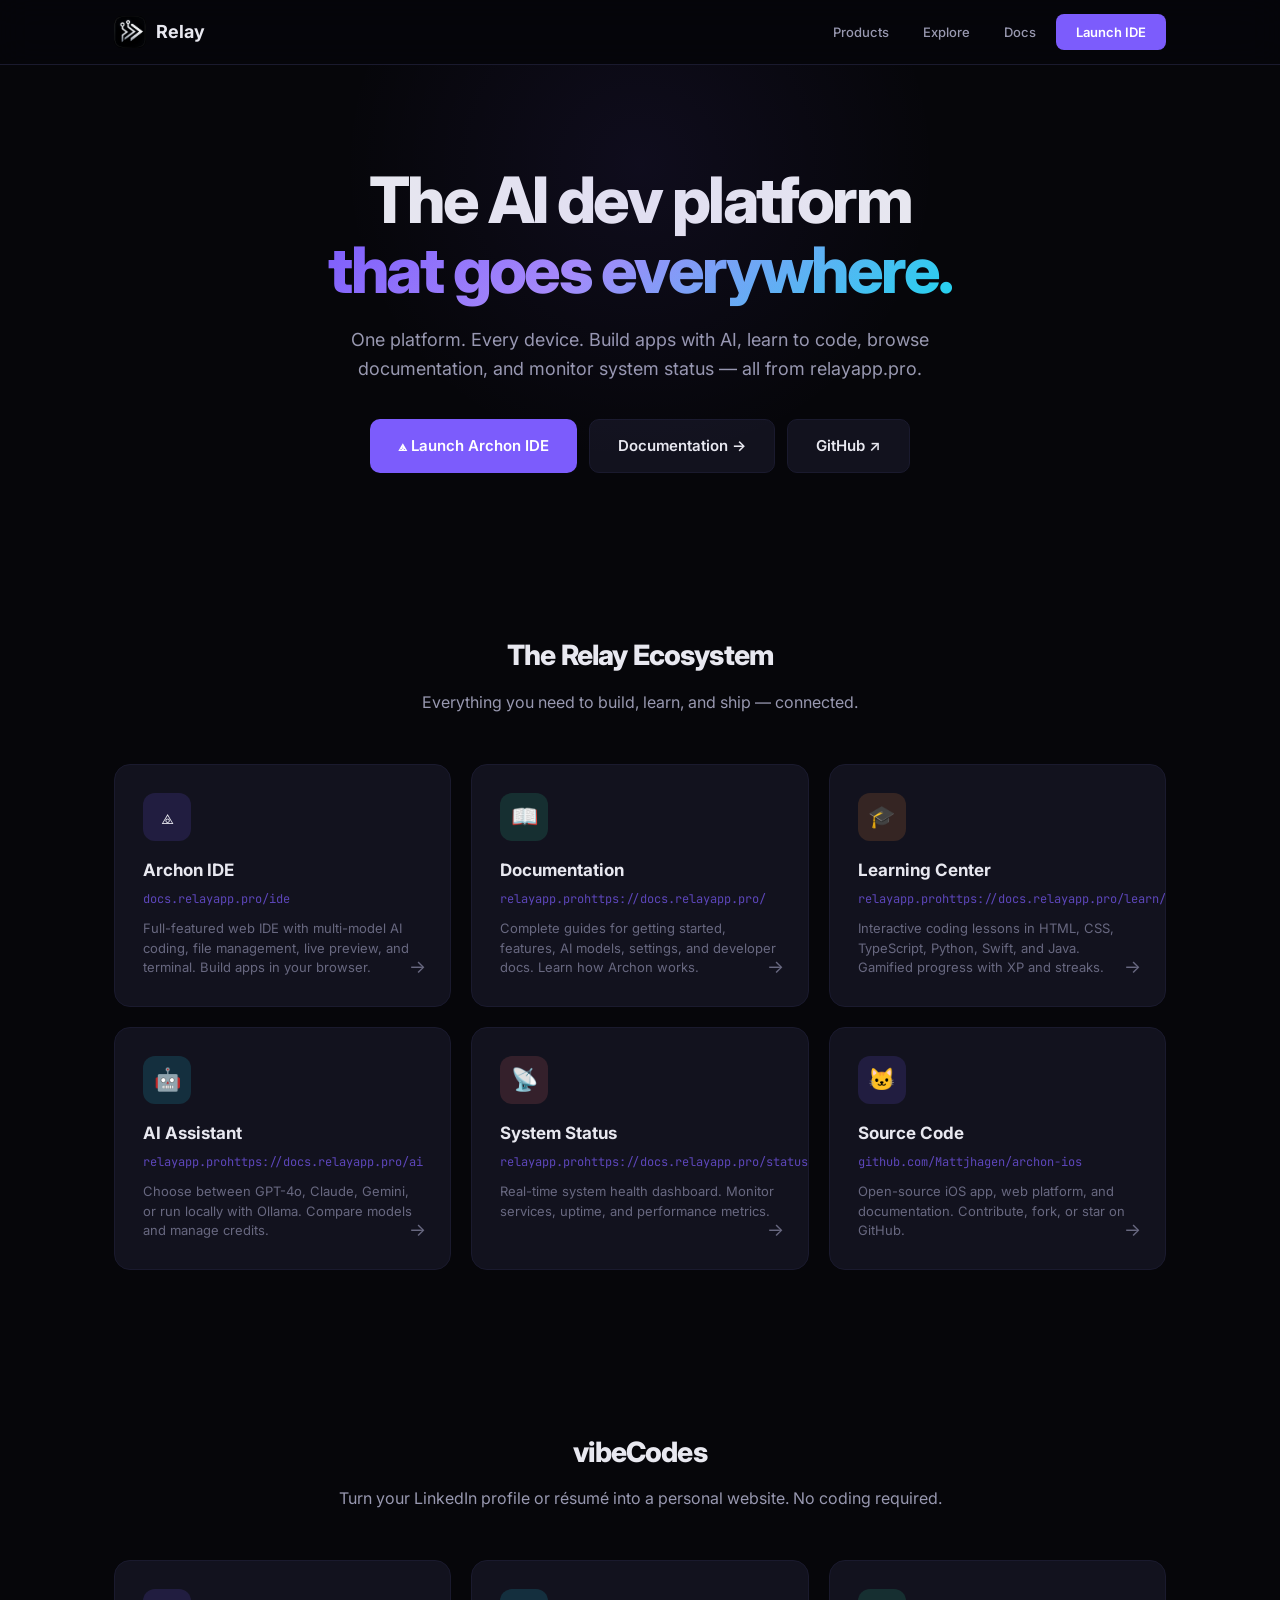
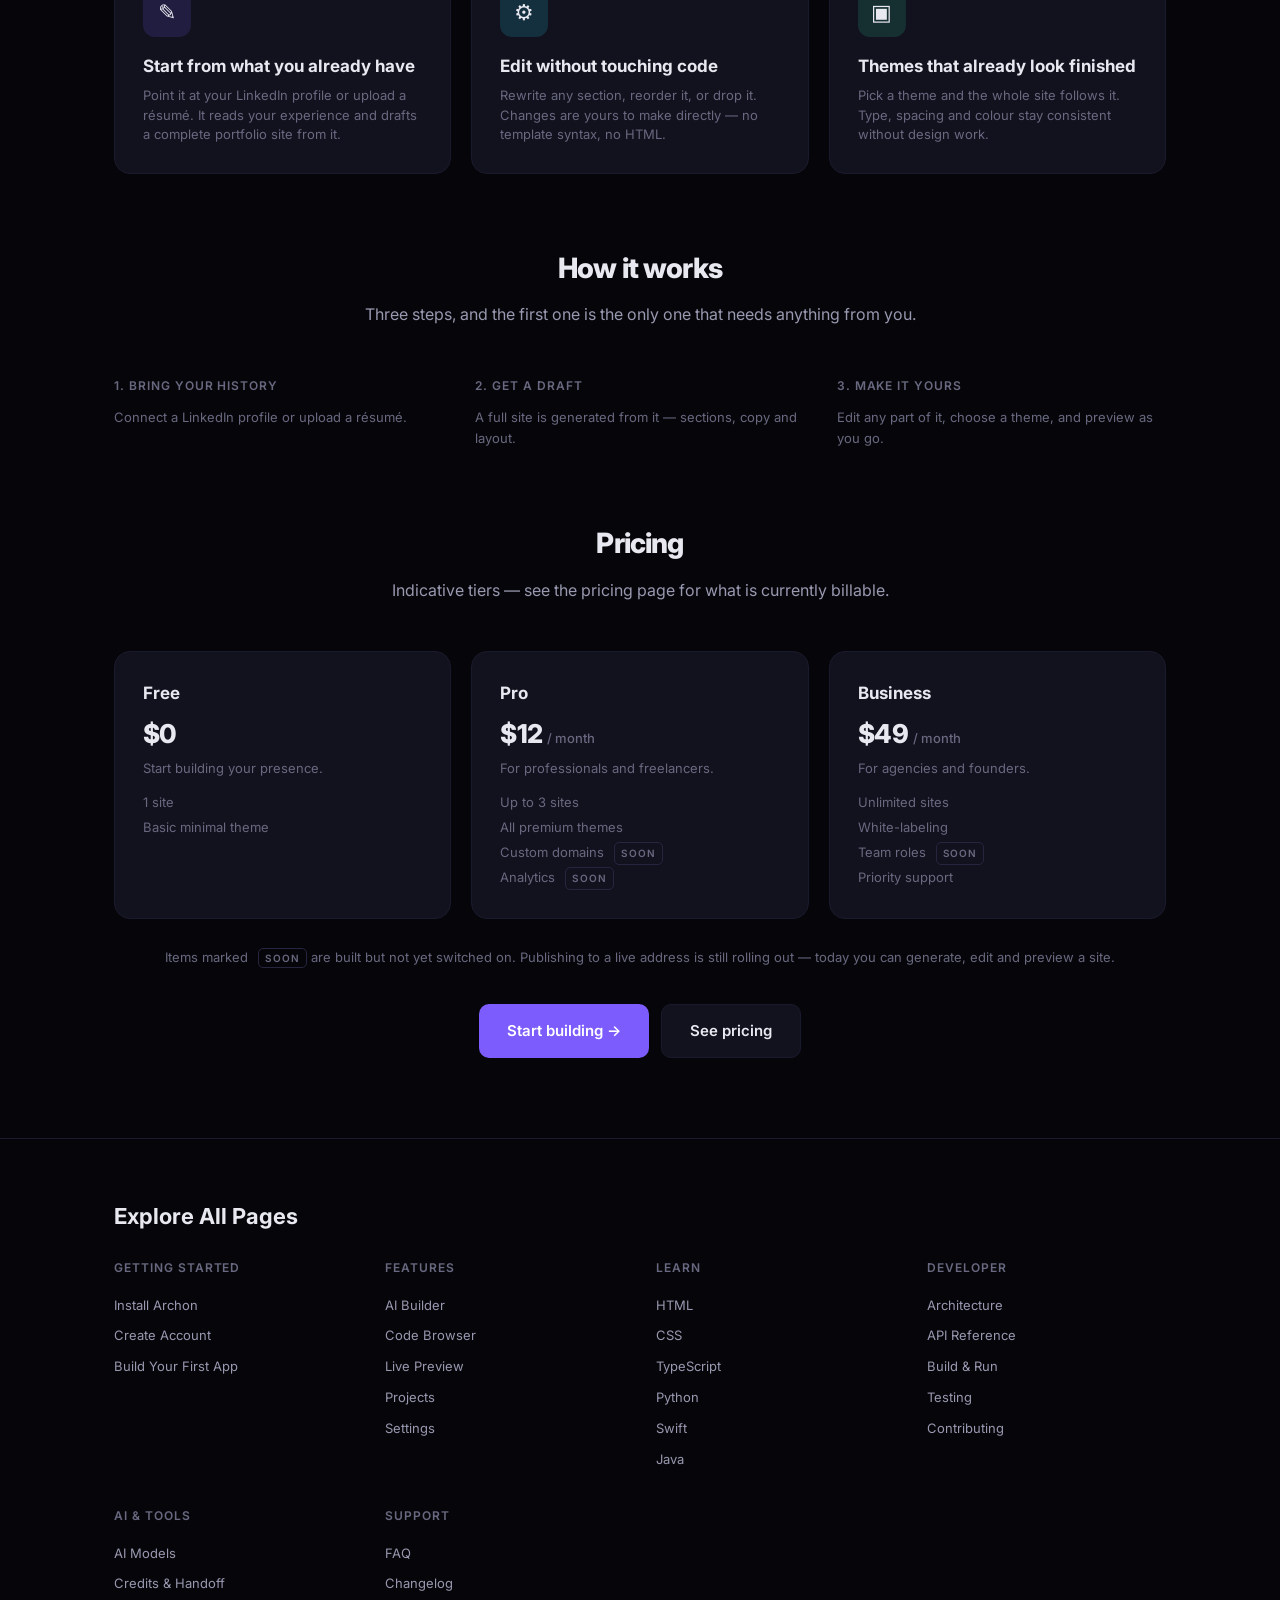
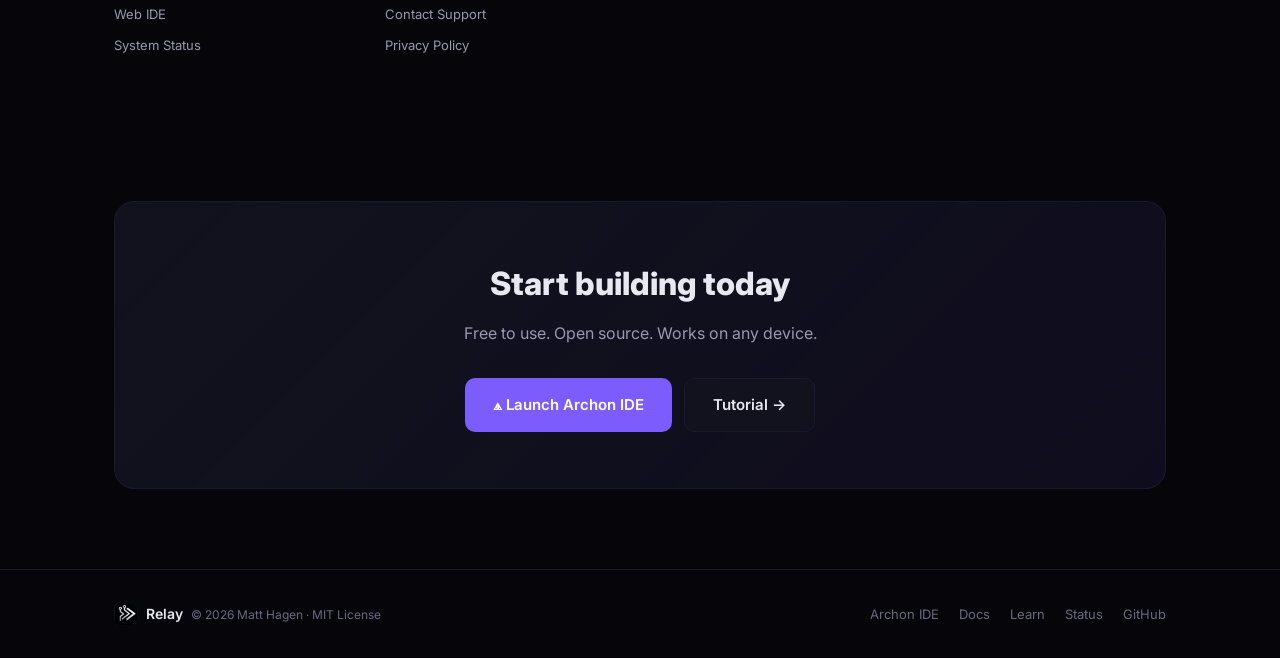
==== commit 34e542bd: "Add a vibeCodes section to relayapp.pro Built entirely from the existing tokens: no new fonts, no ne" ====
--- a/index.html
+++ b/index.html
@@ -143,6 +143,18 @@
         .cta-box h2 { font-size: 32px; font-weight: 800; margin-bottom: 12px; }
         .cta-box p { color: var(--text-dim); font-size: 16px; margin-bottom: 32px; }
 
+
+        /* vibeCodes section — composed from the existing tokens above:
+           no new fonts, no new colours, no new layout primitives. */
+        .vc-price { font-size: 26px; font-weight: 800; letter-spacing: -0.02em; color: var(--text); margin-bottom: 4px; }
+        .vc-price span { font-size: 13px; font-weight: 500; color: var(--text-muted); letter-spacing: 0; }
+        .vc-list { list-style: none; margin-top: 12px; }
+        .vc-list li { font-size: 13px; color: var(--text-muted); line-height: 1.9; }
+        .vc-soon { display: inline-block; font-size: 10px; font-weight: 600; text-transform: uppercase; letter-spacing: 0.08em; color: var(--text-muted); border: 1px solid var(--border-light); border-radius: 5px; padding: 1px 6px; margin-left: 6px; vertical-align: middle; }
+        .vc-note { text-align: center; font-size: 13px; color: var(--text-muted); margin-top: 28px; }
+        .vc-steps { counter-reset: vc; }
+        .vc-steps .link-column h4::before { counter-increment: vc; content: counter(vc) ". "; }
+
         /* Footer */
         .site-footer { border-top: 1px solid var(--border); padding: 32px 0; }
         .footer-container { display: flex; align-items: center; justify-content: space-between; flex-wrap: wrap; gap: 16px; }
@@ -245,6 +257,92 @@
         </div>
     </section>
 
+    <!-- VIBECODES -->
+    <section class="directory" id="vibecodes">
+        <div class="container">
+            <h2>vibeCodes</h2>
+            <p class="subtitle">Turn your LinkedIn profile or r&eacute;sum&eacute; into a personal website. No coding required.</p>
+
+            <div class="site-grid">
+                <div class="site-card">
+                    <div class="card-icon purple">&#9998;</div>
+                    <h3>Start from what you already have</h3>
+                    <p>Point it at your LinkedIn profile or upload a r&eacute;sum&eacute;. It reads your experience and drafts a complete portfolio site from it.</p>
+                </div>
+                <div class="site-card">
+                    <div class="card-icon cyan">&#9881;</div>
+                    <h3>Edit without touching code</h3>
+                    <p>Rewrite any section, reorder it, or drop it. Changes are yours to make directly &mdash; no template syntax, no HTML.</p>
+                </div>
+                <div class="site-card">
+                    <div class="card-icon green">&#9635;</div>
+                    <h3>Themes that already look finished</h3>
+                    <p>Pick a theme and the whole site follows it. Type, spacing and colour stay consistent without design work.</p>
+                </div>
+            </div>
+
+            <h2 style="margin-top:72px">How it works</h2>
+            <p class="subtitle">Three steps, and the first one is the only one that needs anything from you.</p>
+            <div class="link-columns vc-steps">
+                <div class="link-column">
+                    <h4>Bring your history</h4>
+                    <p style="font-size:13px;color:var(--text-muted);line-height:1.6">Connect a LinkedIn profile or upload a r&eacute;sum&eacute;.</p>
+                </div>
+                <div class="link-column">
+                    <h4>Get a draft</h4>
+                    <p style="font-size:13px;color:var(--text-muted);line-height:1.6">A full site is generated from it &mdash; sections, copy and layout.</p>
+                </div>
+                <div class="link-column">
+                    <h4>Make it yours</h4>
+                    <p style="font-size:13px;color:var(--text-muted);line-height:1.6">Edit any part of it, choose a theme, and preview as you go.</p>
+                </div>
+            </div>
+
+            <h2 style="margin-top:72px">Pricing</h2>
+            <p class="subtitle">Indicative tiers &mdash; see the pricing page for what is currently billable.</p>
+            <div class="site-grid">
+                <div class="site-card">
+                    <h3>Free</h3>
+                    <div class="vc-price">$0</div>
+                    <p>Start building your presence.</p>
+                    <ul class="vc-list">
+                        <li>1 site</li>
+                        <li>Basic minimal theme</li>
+                    </ul>
+                </div>
+                <div class="site-card">
+                    <h3>Pro</h3>
+                    <div class="vc-price">$12 <span>/ month</span></div>
+                    <p>For professionals and freelancers.</p>
+                    <ul class="vc-list">
+                        <li>Up to 3 sites</li>
+                        <li>All premium themes</li>
+                        <li>Custom domains <span class="vc-soon">Soon</span></li>
+                        <li>Analytics <span class="vc-soon">Soon</span></li>
+                    </ul>
+                </div>
+                <div class="site-card">
+                    <h3>Business</h3>
+                    <div class="vc-price">$49 <span>/ month</span></div>
+                    <p>For agencies and founders.</p>
+                    <ul class="vc-list">
+                        <li>Unlimited sites</li>
+                        <li>White-labeling</li>
+                        <li>Team roles <span class="vc-soon">Soon</span></li>
+                        <li>Priority support</li>
+                    </ul>
+                </div>
+            </div>
+
+            <p class="vc-note">Items marked <span class="vc-soon">Soon</span> are built but not yet switched on. Publishing to a live address is still rolling out &mdash; today you can generate, edit and preview a site.</p>
+
+            <div class="hero-actions" style="margin-top:36px">
+                <a href="https://vibecodes.space" class="btn btn-primary">Start building &rarr;</a>
+                <a href="https://vibecodes.space/pricing" class="btn btn-secondary">See pricing</a>
+            </div>
+        </div>
+    </section>
+
     <!-- QUICK LINKS -->
     <section class="quick-links" id="directory">
         <div class="container">
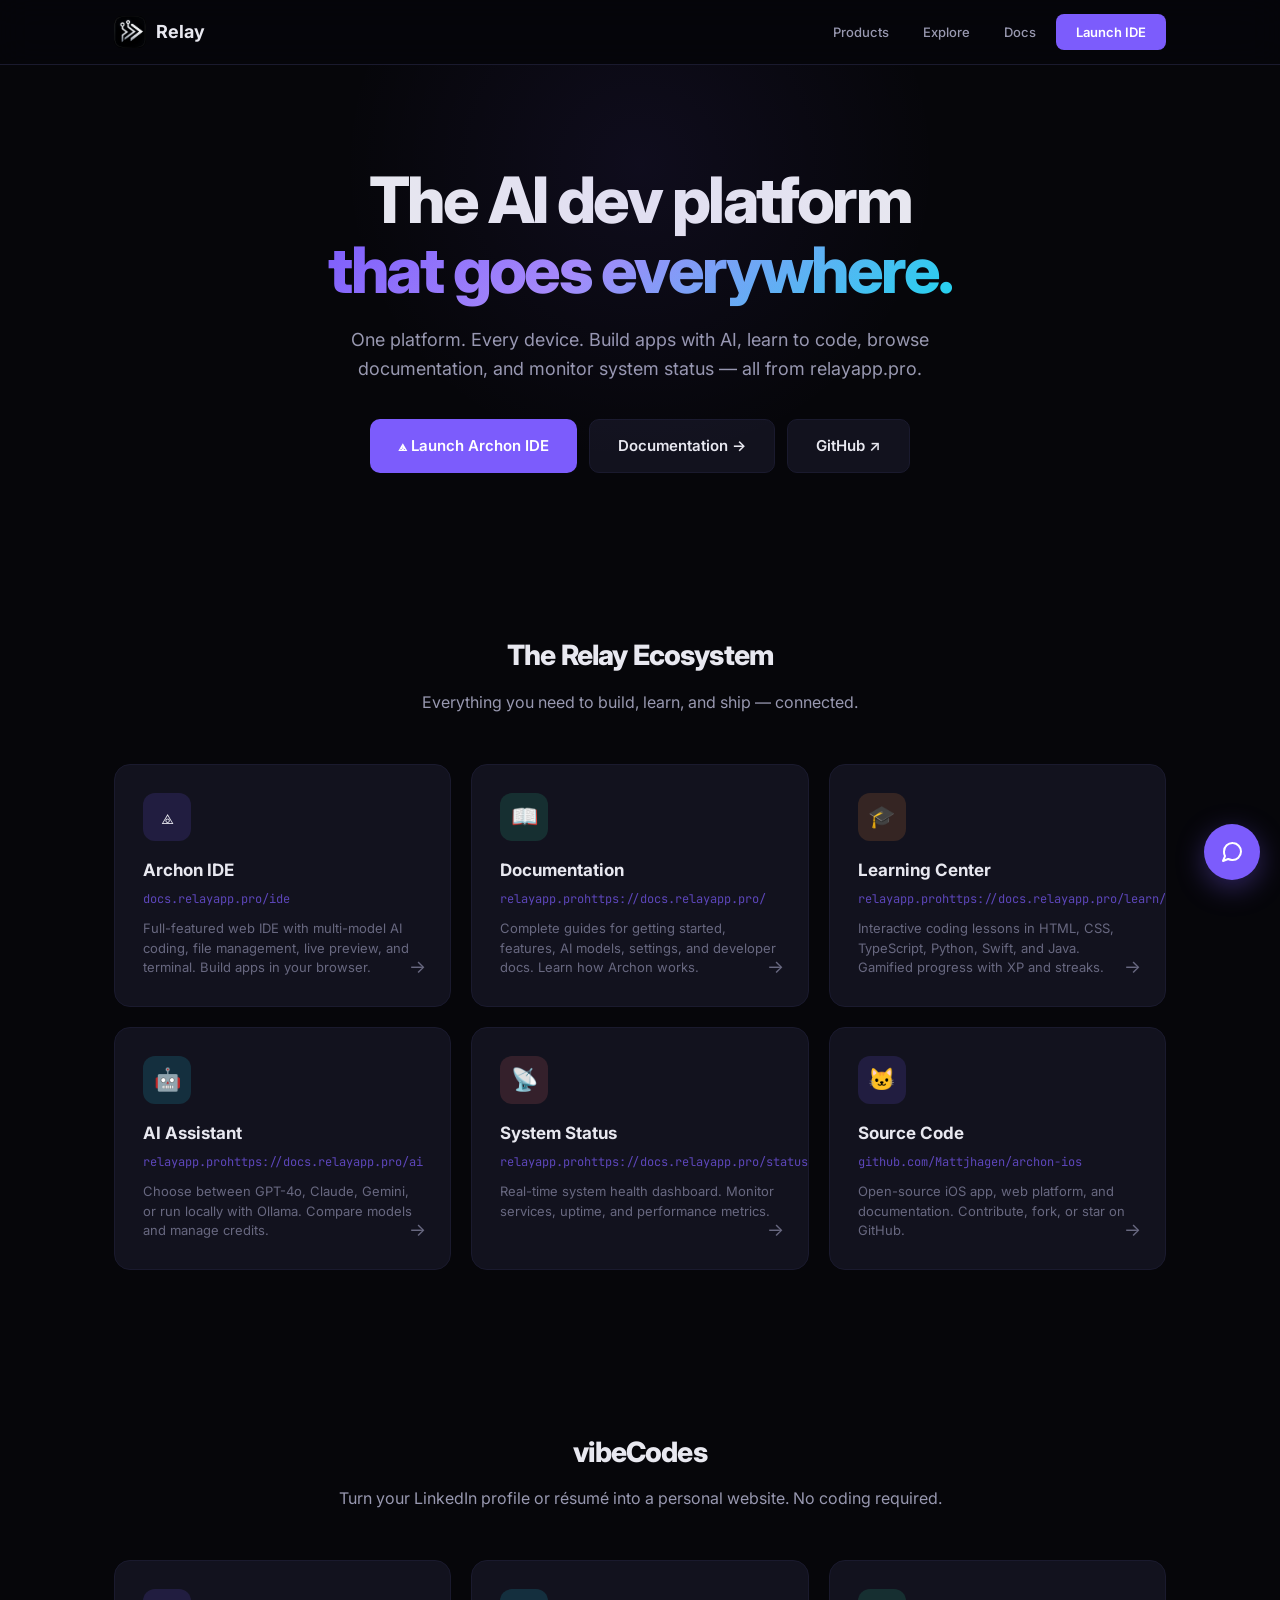
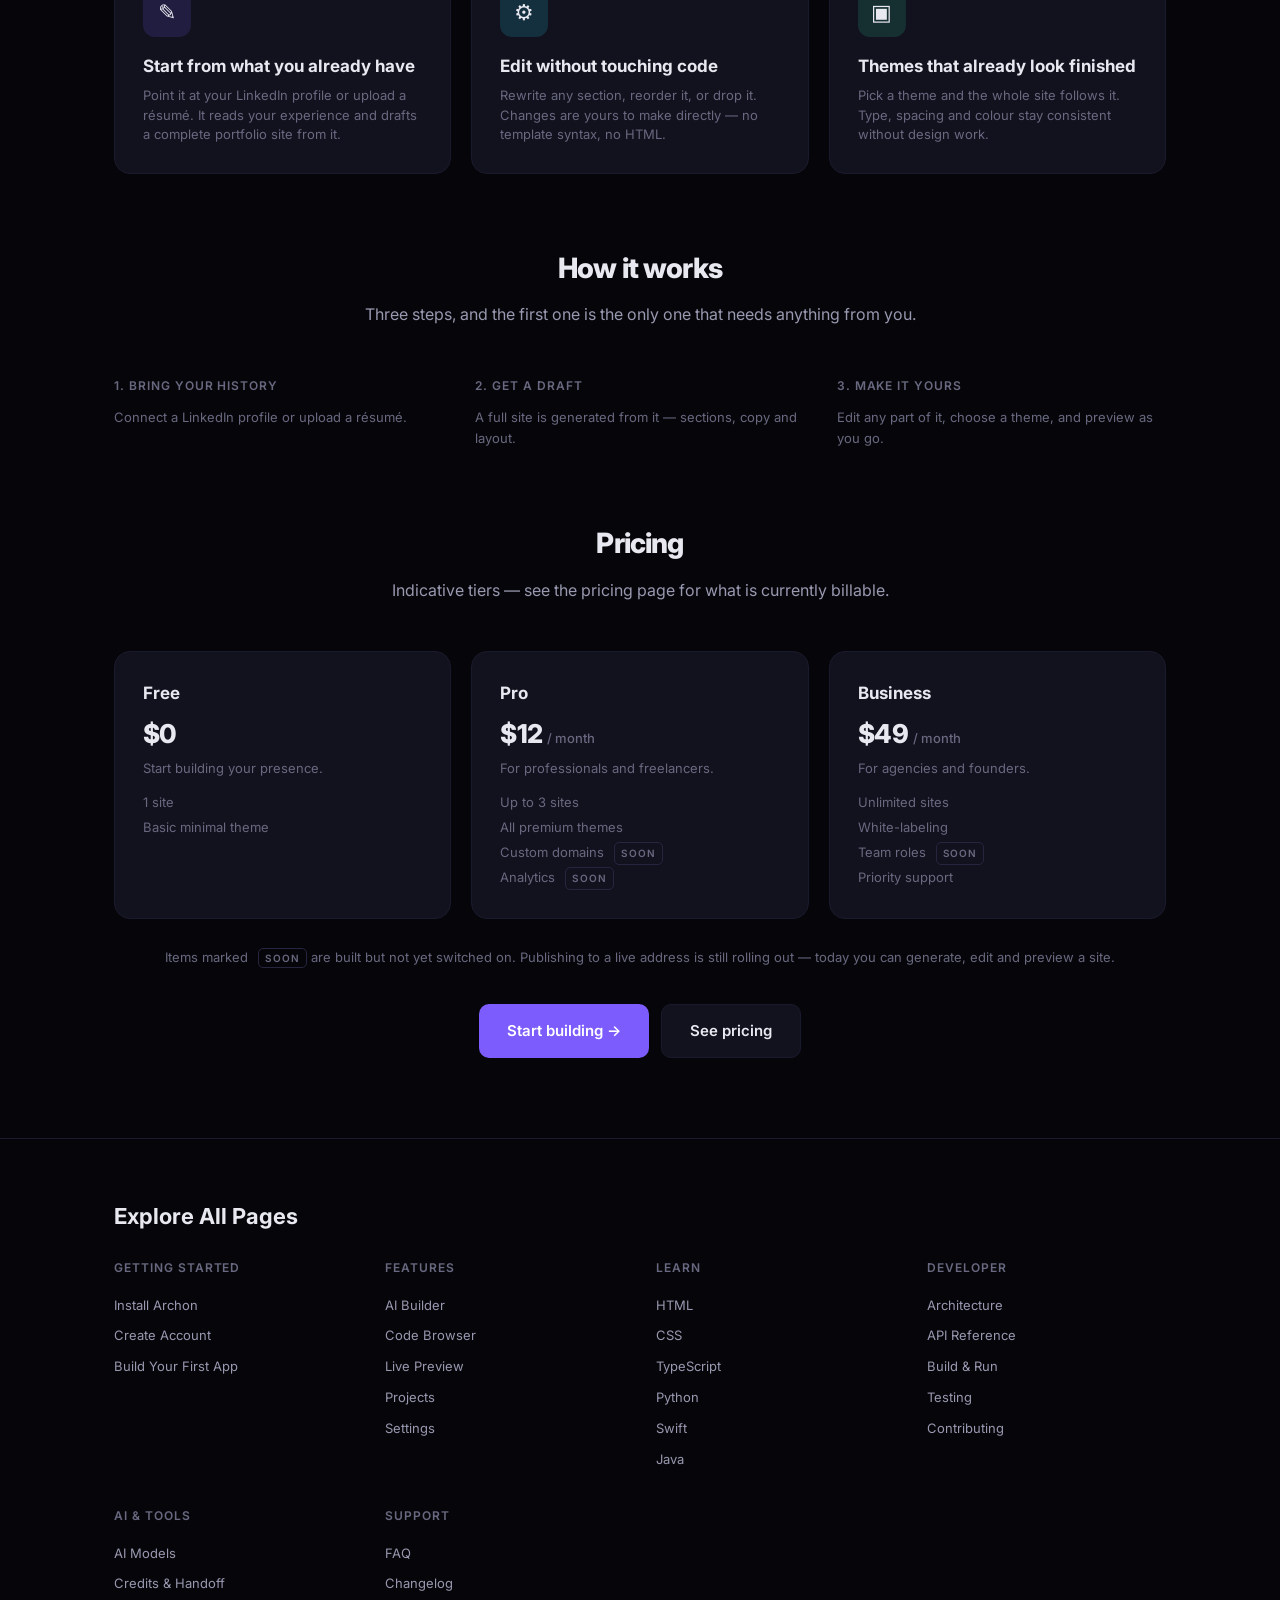
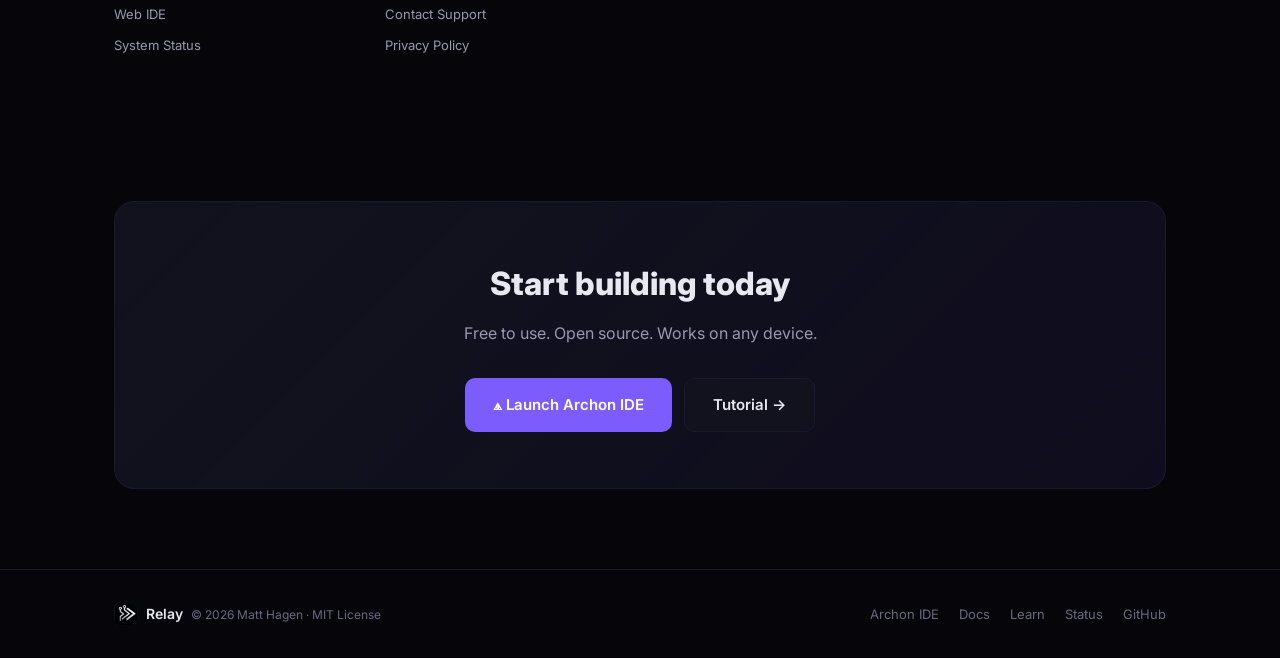
==== commit 56a2827a: "Back the site chat bubble with Shaggoth The bubble on relayapp.pro loaded chat-widget.js from docs.r" ====
--- a/index.html
+++ b/index.html
@@ -55,7 +55,7 @@
     <link rel="preconnect" href="https://fonts.googleapis.com">
     <link rel="preconnect" href="https://fonts.gstatic.com" crossorigin>
     <link href="https://fonts.googleapis.com/css2?family=Inter:wght@400;500;600;700;800&family=JetBrains+Mono:wght@400;500&display=swap" rel="stylesheet">
-    <link rel="stylesheet" href="https://docs.relayapp.pro/css/chat-widget.css">
+    <link rel="stylesheet" href="/assets/chat-widget.css">
     <style>
         :root {
             --bg: #06060a;
@@ -429,8 +429,8 @@
     </div>
 </footer>
 
-<script src="https://docs.relayapp.pro/js/chat-widget.js"></script>
 <div id="chat-bubble-mount"></div>
+<script src="/assets/chat-widget.js" defer></script>
 <script>
 if ('serviceWorker' in navigator) {
   navigator.serviceWorker.register('/sw.js').catch(function() {});
--- a/assets/chat-widget.css
+++ b/assets/chat-widget.css
@@ -0,0 +1,294 @@
+/* Relay chat bubble.
+ *
+ * The variables below are the ones index.html already defines on :root. Each
+ * one falls back to a literal so the widget can be dropped onto a page that
+ * does not define the Relay palette (the docs site, a bare landing page) and
+ * still look like itself rather than inheriting whatever that page happens to
+ * set on body.
+ */
+.relay-chat {
+    --rc-bg: var(--bg2, #0c0c14);
+    --rc-bg-raised: var(--bg3, #12121e);
+    --rc-border: var(--border, #1a1a2e);
+    --rc-border-light: var(--border-light, #252540);
+    --rc-text: var(--text, #e8e8f0);
+    --rc-text-dim: var(--text-dim, #9898b0);
+    --rc-text-muted: var(--text-muted, #686880);
+    --rc-accent: var(--accent, #7c5cfc);
+    --rc-accent-hover: var(--accent-hover, #9078ff);
+    --rc-green: var(--green, #34d399);
+    --rc-red: var(--red, #f87171);
+    --rc-font: var(--font, 'Inter', -apple-system, BlinkMacSystemFont, sans-serif);
+
+    position: fixed;
+    /* Padded for the iPhone home indicator. Without the inset the launcher
+       sits under the browser chrome on iOS and is hard to hit. */
+    right: max(20px, env(safe-area-inset-right));
+    bottom: max(20px, env(safe-area-inset-bottom));
+    z-index: 9999;
+    display: flex;
+    flex-direction: column;
+    align-items: flex-end;
+    gap: 12px;
+    font-family: var(--rc-font);
+    line-height: 1.5;
+}
+
+.relay-chat *,
+.relay-chat *::before,
+.relay-chat *::after { box-sizing: border-box; }
+
+/* ---------------------------------------------------------------- launcher */
+
+.relay-chat-launcher {
+    width: 56px;
+    height: 56px;
+    border-radius: 50%;
+    border: none;
+    background: var(--rc-accent);
+    color: #fff;
+    cursor: pointer;
+    display: flex;
+    align-items: center;
+    justify-content: center;
+    box-shadow: 0 8px 28px rgba(124, 92, 252, 0.35);
+    transition: transform 0.2s, background 0.2s, box-shadow 0.2s;
+    /* The launcher is last in the DOM but visually anchors the widget, so it
+       keeps its own stacking context above the panel's shadow. */
+    position: relative;
+    z-index: 1;
+    flex-shrink: 0;
+}
+
+.relay-chat-launcher:hover { background: var(--rc-accent-hover); transform: translateY(-2px); }
+.relay-chat-launcher:focus-visible { outline: 2px solid var(--rc-accent-hover); outline-offset: 3px; }
+.relay-chat-launcher svg { width: 24px; height: 24px; display: block; }
+.relay-chat-launcher .relay-chat-icon-close { display: none; }
+.relay-chat.is-open .relay-chat-launcher .relay-chat-icon-open { display: none; }
+.relay-chat.is-open .relay-chat-launcher .relay-chat-icon-close { display: block; }
+
+/* Unread marker for a proactive opener the visitor has not looked at yet. */
+.relay-chat-launcher .relay-chat-dot {
+    position: absolute;
+    top: 4px;
+    right: 4px;
+    width: 12px;
+    height: 12px;
+    border-radius: 50%;
+    background: var(--rc-green);
+    border: 2px solid var(--rc-bg);
+    display: none;
+}
+.relay-chat.has-unread .relay-chat-launcher .relay-chat-dot { display: block; }
+
+/* ------------------------------------------------------------------- panel */
+
+.relay-chat-panel {
+    width: 380px;
+    max-width: calc(100vw - 32px);
+    height: 520px;
+    max-height: min(70vh, 620px);
+    background: var(--rc-bg);
+    border: 1px solid var(--rc-border);
+    border-radius: 16px;
+    box-shadow: 0 24px 64px rgba(0, 0, 0, 0.55);
+    display: flex;
+    flex-direction: column;
+    overflow: hidden;
+    /* display:none rather than visibility so the panel is out of the tab order
+       entirely while closed. */
+    display: none;
+    opacity: 0;
+    transform: translateY(8px);
+    transition: opacity 0.18s ease, transform 0.18s ease;
+}
+
+.relay-chat.is-open .relay-chat-panel { display: flex; }
+.relay-chat.is-visible .relay-chat-panel { opacity: 1; transform: translateY(0); }
+
+.relay-chat-header {
+    display: flex;
+    align-items: center;
+    gap: 10px;
+    padding: 14px 16px;
+    border-bottom: 1px solid var(--rc-border);
+    background: var(--rc-bg-raised);
+    flex-shrink: 0;
+}
+
+.relay-chat-avatar {
+    width: 32px;
+    height: 32px;
+    border-radius: 9px;
+    background: linear-gradient(135deg, var(--rc-accent), #22d3ee);
+    display: flex;
+    align-items: center;
+    justify-content: center;
+    font-size: 15px;
+    font-weight: 700;
+    color: #fff;
+    flex-shrink: 0;
+}
+
+.relay-chat-titles { min-width: 0; flex: 1; }
+.relay-chat-title { font-size: 14px; font-weight: 700; color: var(--rc-text); letter-spacing: -0.01em; }
+.relay-chat-status { display: flex; align-items: center; gap: 6px; font-size: 11px; color: var(--rc-text-muted); }
+.relay-chat-status .relay-chat-status-dot {
+    width: 6px;
+    height: 6px;
+    border-radius: 50%;
+    background: var(--rc-text-muted);
+    flex-shrink: 0;
+}
+.relay-chat[data-state="online"] .relay-chat-status-dot { background: var(--rc-green); }
+.relay-chat[data-state="offline"] .relay-chat-status-dot { background: var(--rc-red); }
+
+.relay-chat-action {
+    background: transparent;
+    border: 1px solid transparent;
+    color: var(--rc-text-muted);
+    font-family: inherit;
+    font-size: 11px;
+    padding: 5px 9px;
+    border-radius: 7px;
+    cursor: pointer;
+    transition: color 0.15s, border-color 0.15s, background 0.15s;
+}
+.relay-chat-action:hover { color: var(--rc-text); background: var(--rc-bg); border-color: var(--rc-border-light); }
+.relay-chat-action:focus-visible { outline: 2px solid var(--rc-accent); outline-offset: 1px; }
+
+/* ---------------------------------------------------------------- messages */
+
+.relay-chat-log {
+    flex: 1;
+    overflow-y: auto;
+    overscroll-behavior: contain;
+    padding: 16px;
+    display: flex;
+    flex-direction: column;
+    gap: 12px;
+    scrollbar-width: thin;
+    scrollbar-color: var(--rc-border-light) transparent;
+}
+.relay-chat-log::-webkit-scrollbar { width: 8px; }
+.relay-chat-log::-webkit-scrollbar-thumb { background: var(--rc-border-light); border-radius: 4px; }
+
+.relay-chat-msg { max-width: 85%; display: flex; flex-direction: column; gap: 4px; }
+.relay-chat-msg-user { align-self: flex-end; align-items: flex-end; }
+.relay-chat-msg-bot { align-self: flex-start; }
+
+.relay-chat-bubble {
+    padding: 10px 13px;
+    border-radius: 14px;
+    font-size: 13.5px;
+    color: var(--rc-text);
+    /* Replies arrive as plain text with real newlines and are inserted as
+       text nodes, never as HTML. pre-wrap is what keeps their line breaks. */
+    white-space: pre-wrap;
+    overflow-wrap: anywhere;
+}
+.relay-chat-msg-user .relay-chat-bubble { background: var(--rc-accent); color: #fff; border-bottom-right-radius: 5px; }
+.relay-chat-msg-bot .relay-chat-bubble { background: var(--rc-bg-raised); border: 1px solid var(--rc-border); border-bottom-left-radius: 5px; }
+.relay-chat-msg-error .relay-chat-bubble { border-color: rgba(248, 113, 113, 0.4); color: var(--rc-text-dim); }
+
+.relay-chat-meta { font-size: 10px; color: var(--rc-text-muted); letter-spacing: 0.04em; text-transform: uppercase; padding: 0 4px; }
+
+.relay-chat-typing { display: flex; gap: 4px; padding: 4px 2px; }
+.relay-chat-typing span {
+    width: 6px;
+    height: 6px;
+    border-radius: 50%;
+    background: var(--rc-text-muted);
+    animation: relay-chat-blink 1.3s infinite ease-in-out;
+}
+.relay-chat-typing span:nth-child(2) { animation-delay: 0.18s; }
+.relay-chat-typing span:nth-child(3) { animation-delay: 0.36s; }
+@keyframes relay-chat-blink { 0%, 60%, 100% { opacity: 0.25; } 30% { opacity: 1; } }
+
+/* ------------------------------------------------------------------- input */
+
+.relay-chat-suggestions { display: flex; flex-wrap: wrap; gap: 6px; padding: 0 16px 12px; }
+.relay-chat-suggestion {
+    background: var(--rc-bg-raised);
+    border: 1px solid var(--rc-border);
+    color: var(--rc-text-dim);
+    font-family: inherit;
+    font-size: 11.5px;
+    padding: 6px 11px;
+    border-radius: 999px;
+    cursor: pointer;
+    transition: color 0.15s, border-color 0.15s;
+}
+.relay-chat-suggestion:hover { color: var(--rc-text); border-color: var(--rc-accent); }
+.relay-chat-suggestion:focus-visible { outline: 2px solid var(--rc-accent); outline-offset: 1px; }
+
+.relay-chat-form {
+    display: flex;
+    gap: 8px;
+    padding: 12px 16px;
+    border-top: 1px solid var(--rc-border);
+    background: var(--rc-bg-raised);
+    flex-shrink: 0;
+}
+
+.relay-chat-input {
+    flex: 1;
+    min-width: 0;
+    background: var(--rc-bg);
+    border: 1px solid var(--rc-border);
+    border-radius: 10px;
+    padding: 10px 12px;
+    color: var(--rc-text);
+    font-family: inherit;
+    /* 16px stops iOS Safari from zooming the page on focus. */
+    font-size: 16px;
+    transition: border-color 0.15s;
+}
+.relay-chat-input::placeholder { color: var(--rc-text-muted); }
+.relay-chat-input:focus { outline: none; border-color: var(--rc-accent); }
+
+.relay-chat-send {
+    background: var(--rc-accent);
+    color: #fff;
+    border: none;
+    border-radius: 10px;
+    width: 42px;
+    display: flex;
+    align-items: center;
+    justify-content: center;
+    cursor: pointer;
+    transition: background 0.15s, opacity 0.15s;
+    flex-shrink: 0;
+}
+.relay-chat-send:hover:not(:disabled) { background: var(--rc-accent-hover); }
+.relay-chat-send:disabled { opacity: 0.45; cursor: default; }
+.relay-chat-send:focus-visible { outline: 2px solid var(--rc-accent-hover); outline-offset: 2px; }
+.relay-chat-send svg { width: 17px; height: 17px; display: block; }
+
+.relay-chat-footnote {
+    padding: 0 16px 10px;
+    font-size: 10.5px;
+    color: var(--rc-text-muted);
+    text-align: center;
+    background: var(--rc-bg-raised);
+}
+.relay-chat-footnote a { color: var(--rc-text-dim); text-decoration: none; }
+.relay-chat-footnote a:hover { color: var(--rc-accent); }
+
+/* ------------------------------------------------------------------ mobile */
+
+@media (max-width: 480px) {
+    .relay-chat { right: 12px; bottom: max(12px, env(safe-area-inset-bottom)); left: 12px; align-items: flex-end; }
+    .relay-chat-panel { width: 100%; max-width: none; height: min(72vh, 560px); }
+}
+
+/* A widget that slides and pulses is exactly the kind of motion people turn
+   off. Honour the preference rather than making it their problem. */
+@media (prefers-reduced-motion: reduce) {
+    .relay-chat-panel,
+    .relay-chat-launcher,
+    .relay-chat-send,
+    .relay-chat-suggestion { transition: none; }
+    .relay-chat-panel { transform: none; }
+    .relay-chat-typing span { animation: none; opacity: 0.6; }
+}
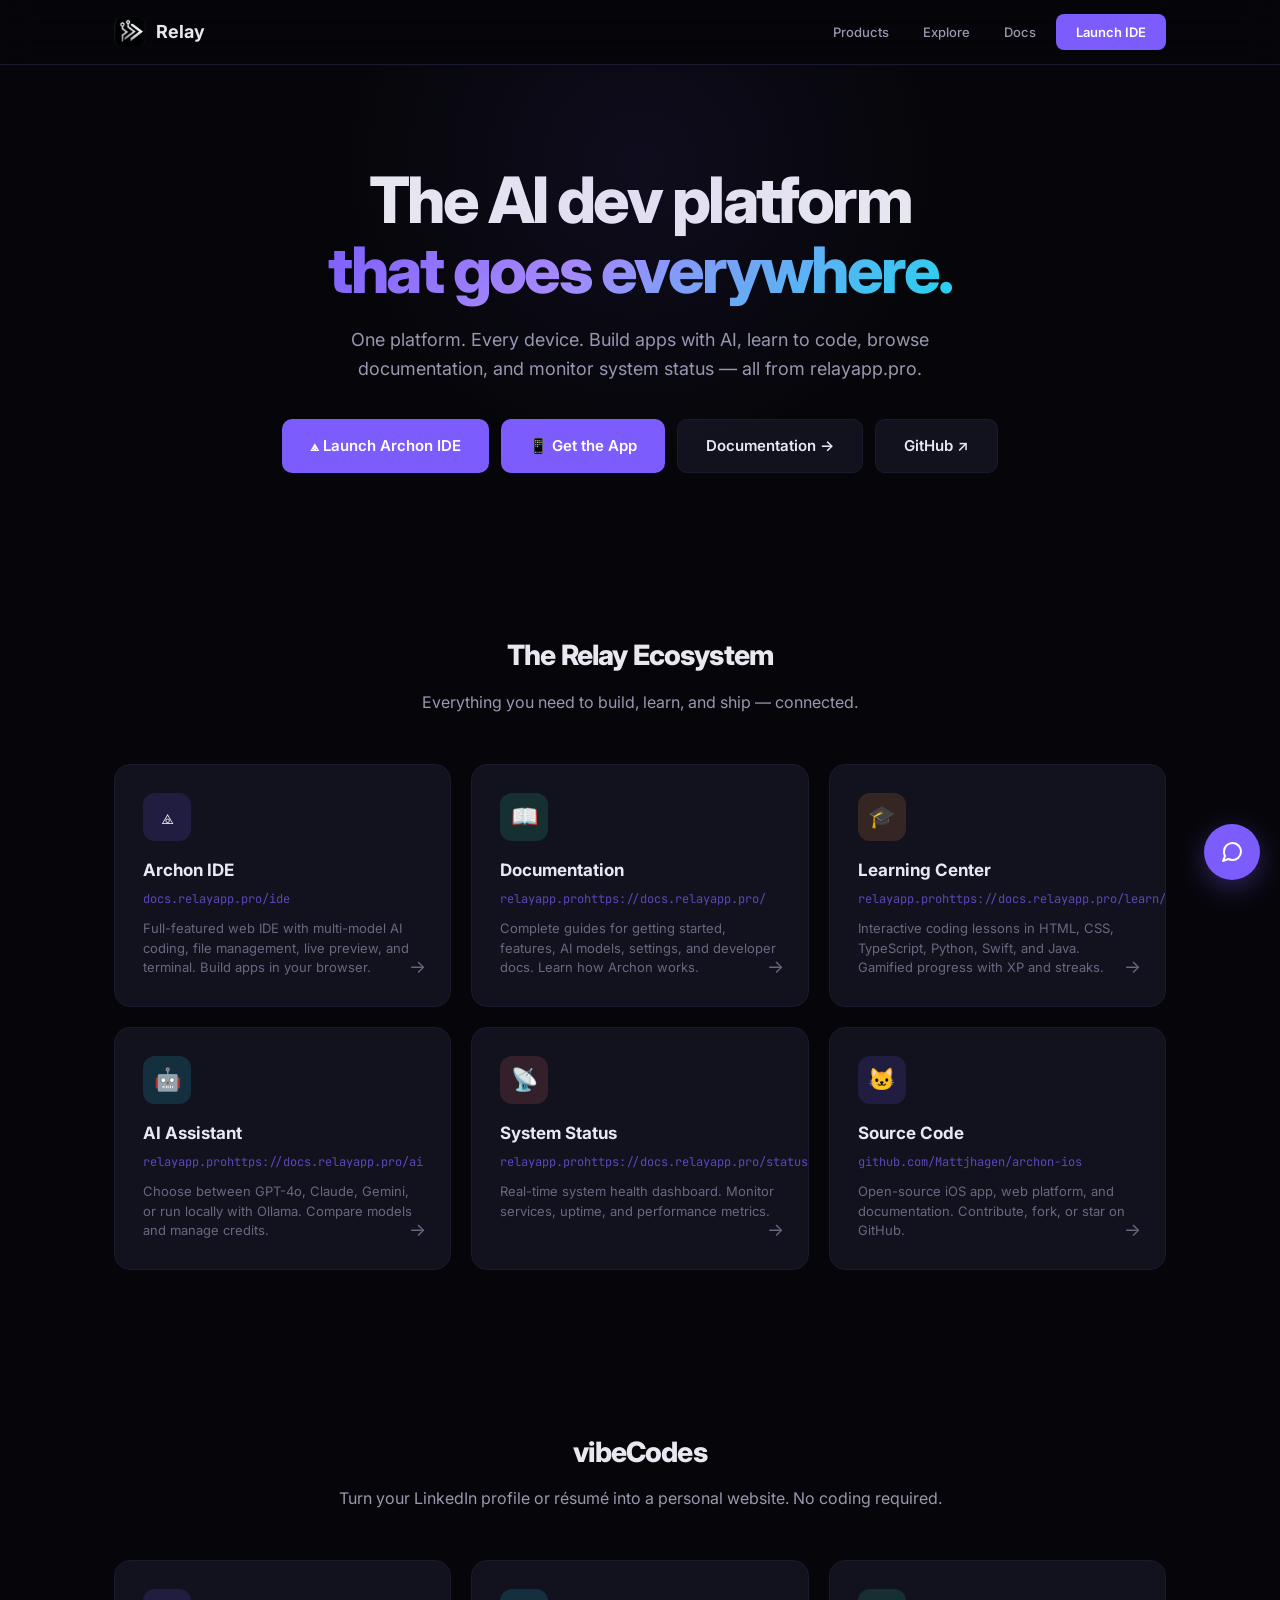
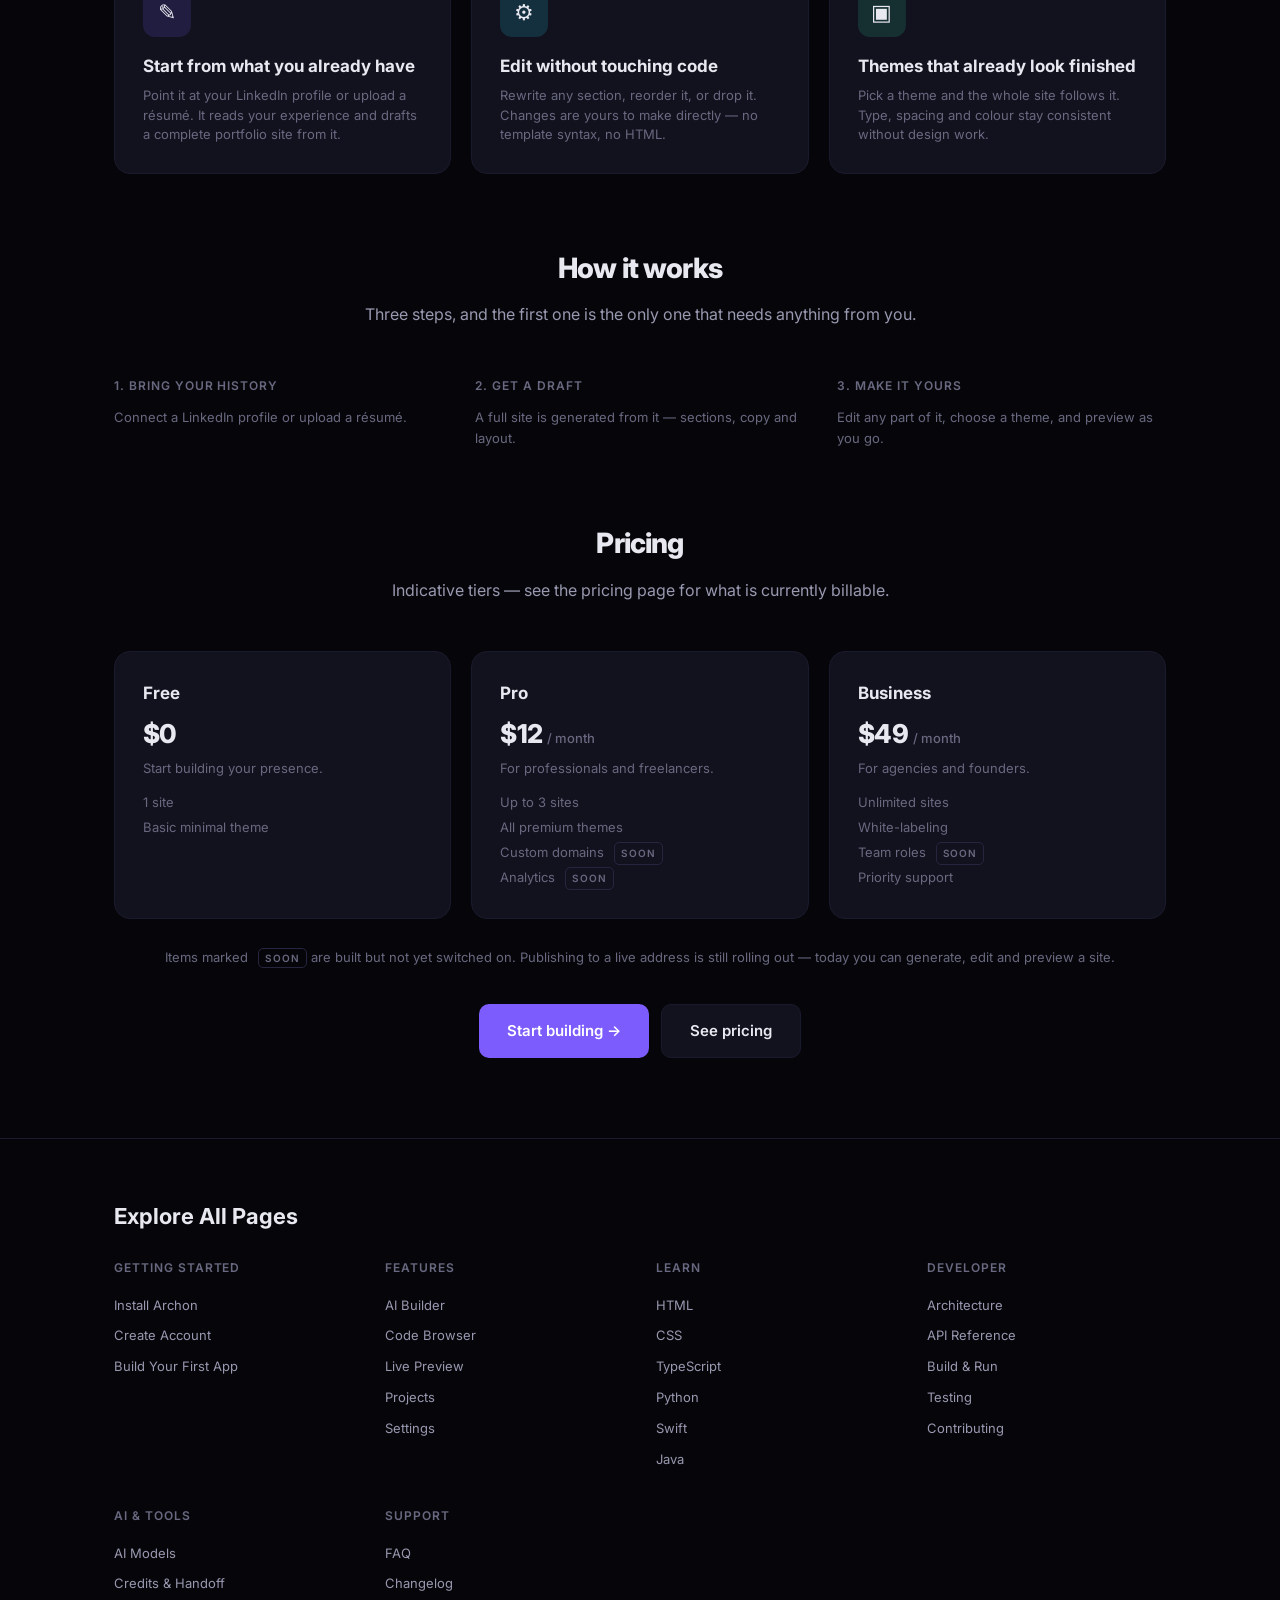
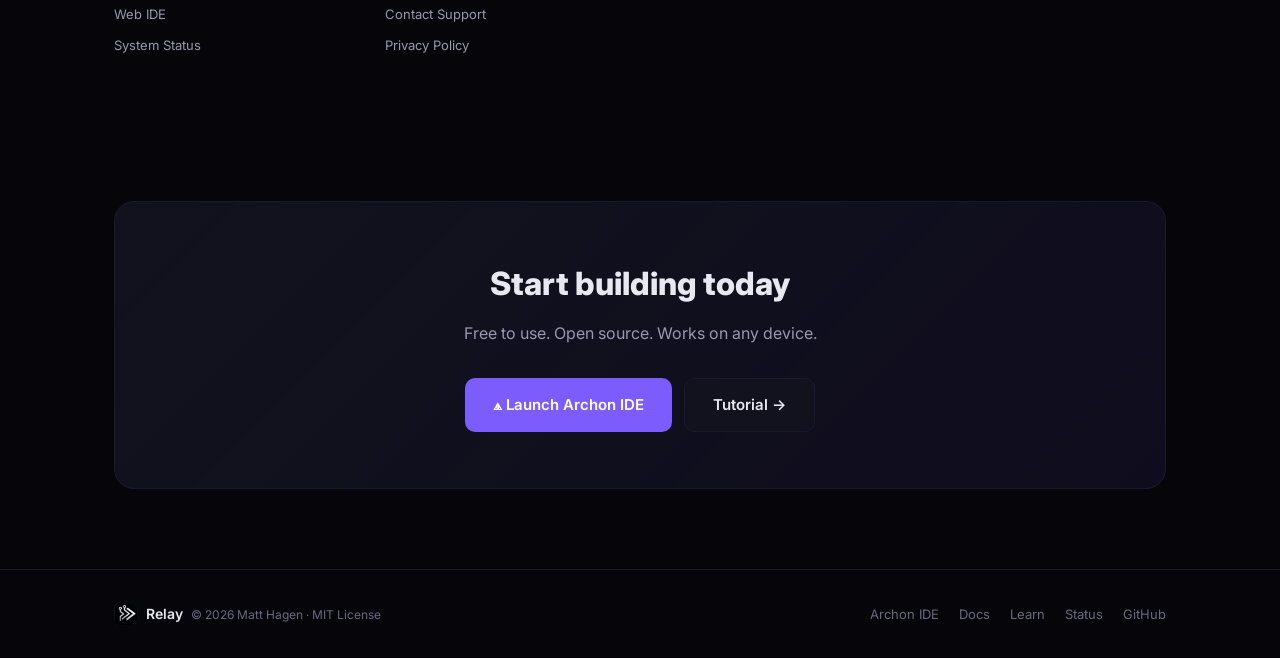
==== commit 61218189: "feat: add app.relayapp.pro button to hero section Co-Authored-By: Claude Sonnet 4.6 <noreply@anthrop" ====
--- a/index.html
+++ b/index.html
@@ -199,6 +199,7 @@
             <p>One platform. Every device. Build apps with AI, learn to code, browse documentation, and monitor system status — all from relayapp.pro.</p>
             <div class="hero-actions">
                 <a href="https://docs.relayapp.pro/ide" class="btn btn-primary" target="_blank">⟁ Launch Archon IDE</a>
+                <a href="https://app.relayapp.pro" class="btn btn-primary" target="_blank">📱 Get the App</a>
                 <a href="https://docs.relayapp.pro/" class="btn btn-secondary">Documentation →</a>
                 <a href="https://github.com/Mattjhagen/Relay" class="btn btn-secondary" target="_blank">GitHub ↗</a>
             </div>
--- a/assets/chat-widget.css
+++ b/assets/chat-widget.css
@@ -1,24 +1,31 @@
 /* Relay chat bubble.
  *
- * The variables below are the ones index.html already defines on :root. Each
- * one falls back to a literal so the widget can be dropped onto a page that
- * does not define the Relay palette (the docs site, a bare landing page) and
- * still look like itself rather than inheriting whatever that page happens to
- * set on body.
+ * Two copies of this file exist and are meant to stay byte-identical:
+ * Relay/assets/chat-widget.css (relayapp.pro) and
+ * archon-ios/docs/css/shaggoth-widget.css (docs.relayapp.pro). Change one,
+ * copy it to the other -- the widget this replaced rotted precisely because
+ * each site kept its own fork of it.
+ *
+ * Both sites use the same palette under different variable names:
+ * relayapp.pro sets --bg2/--text/--text-dim, the docs site sets
+ * --bg-secondary/--text-primary/--text-secondary. Each lookup tries the Relay
+ * name, then the docs name, then a literal -- so the widget tracks whichever
+ * site it lands on, and still looks like itself on a page that defines
+ * neither.
  */
 .relay-chat {
-    --rc-bg: var(--bg2, #0c0c14);
-    --rc-bg-raised: var(--bg3, #12121e);
+    --rc-bg: var(--bg2, var(--bg-secondary, #0c0c14));
+    --rc-bg-raised: var(--bg3, var(--bg-tertiary, #12121e));
     --rc-border: var(--border, #1a1a2e);
     --rc-border-light: var(--border-light, #252540);
-    --rc-text: var(--text, #e8e8f0);
-    --rc-text-dim: var(--text-dim, #9898b0);
+    --rc-text: var(--text, var(--text-primary, #e8e8f0));
+    --rc-text-dim: var(--text-dim, var(--text-secondary, #9898b0));
     --rc-text-muted: var(--text-muted, #686880);
     --rc-accent: var(--accent, #7c5cfc);
     --rc-accent-hover: var(--accent-hover, #9078ff);
     --rc-green: var(--green, #34d399);
     --rc-red: var(--red, #f87171);
-    --rc-font: var(--font, 'Inter', -apple-system, BlinkMacSystemFont, sans-serif);
+    --rc-font: var(--font, var(--font-sans, 'Inter', -apple-system, BlinkMacSystemFont, sans-serif));
 
     position: fixed;
     /* Padded for the iPhone home indicator. Without the inset the launcher
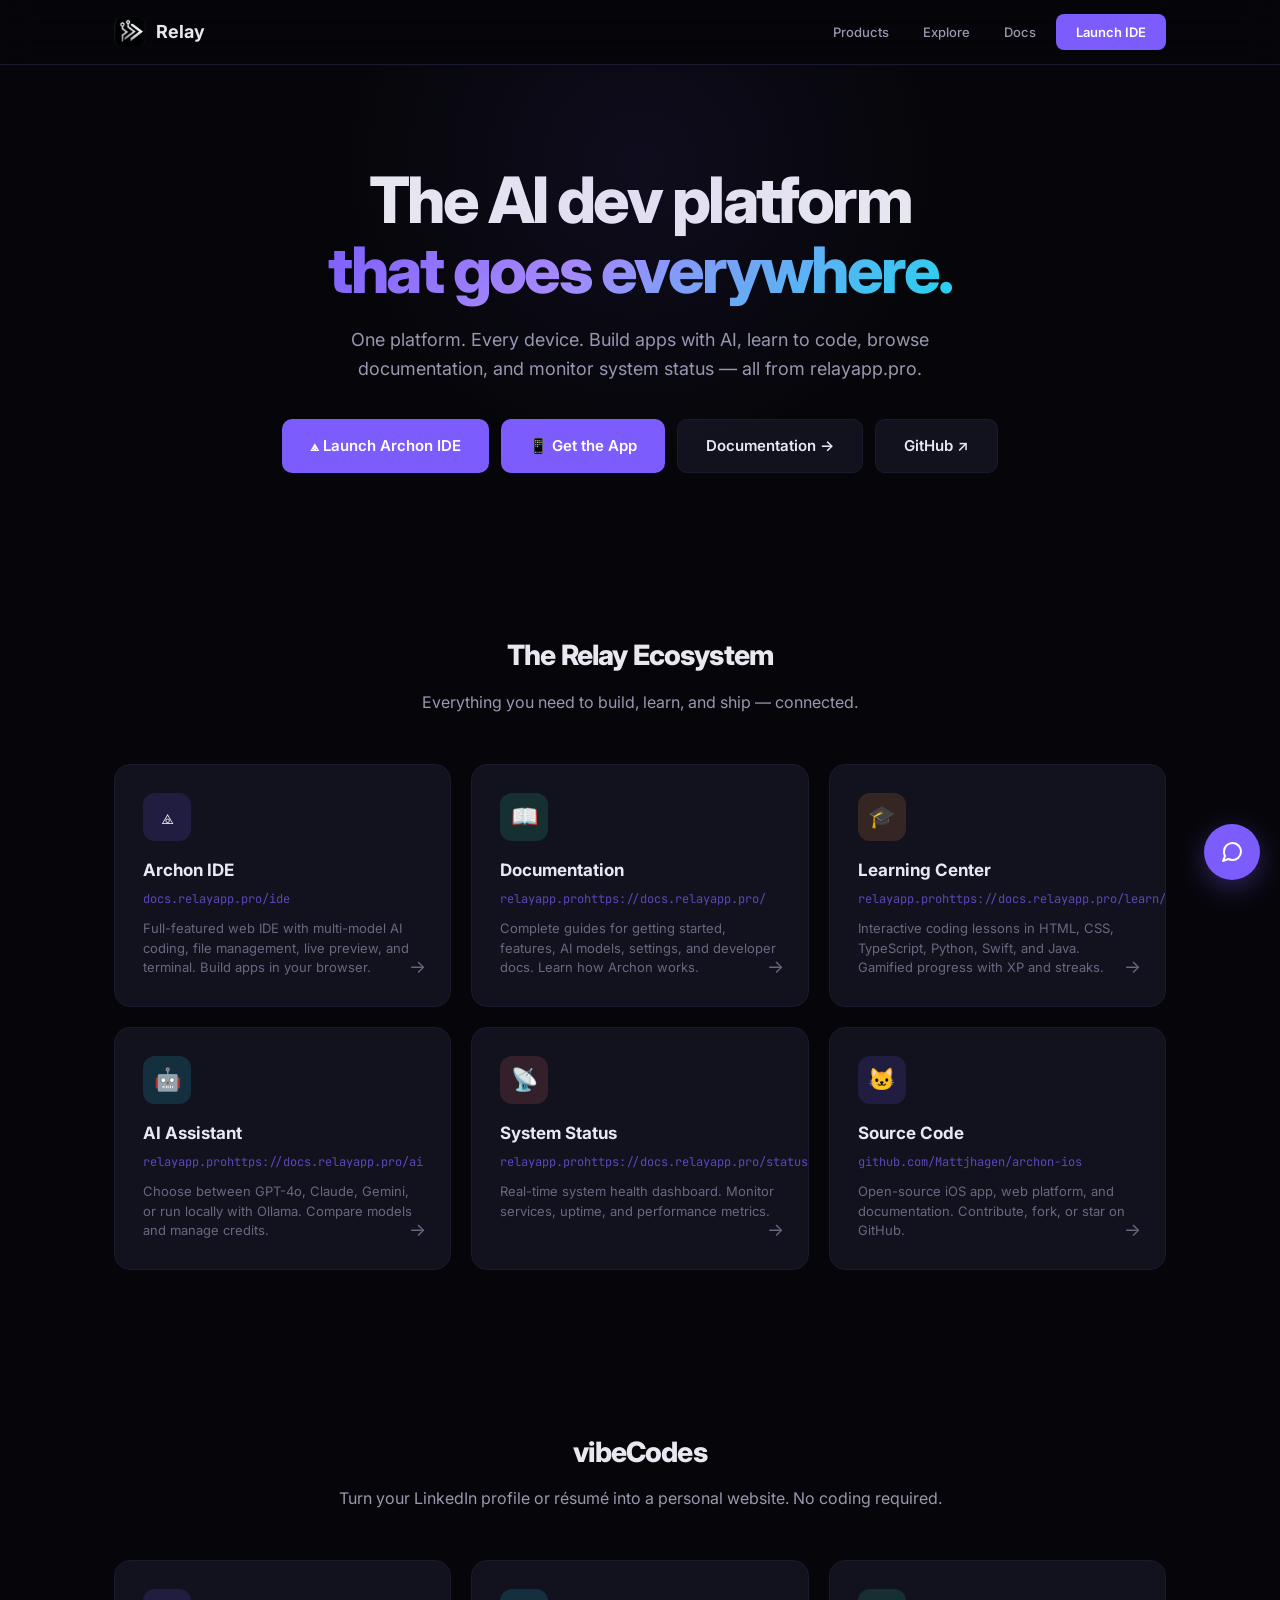
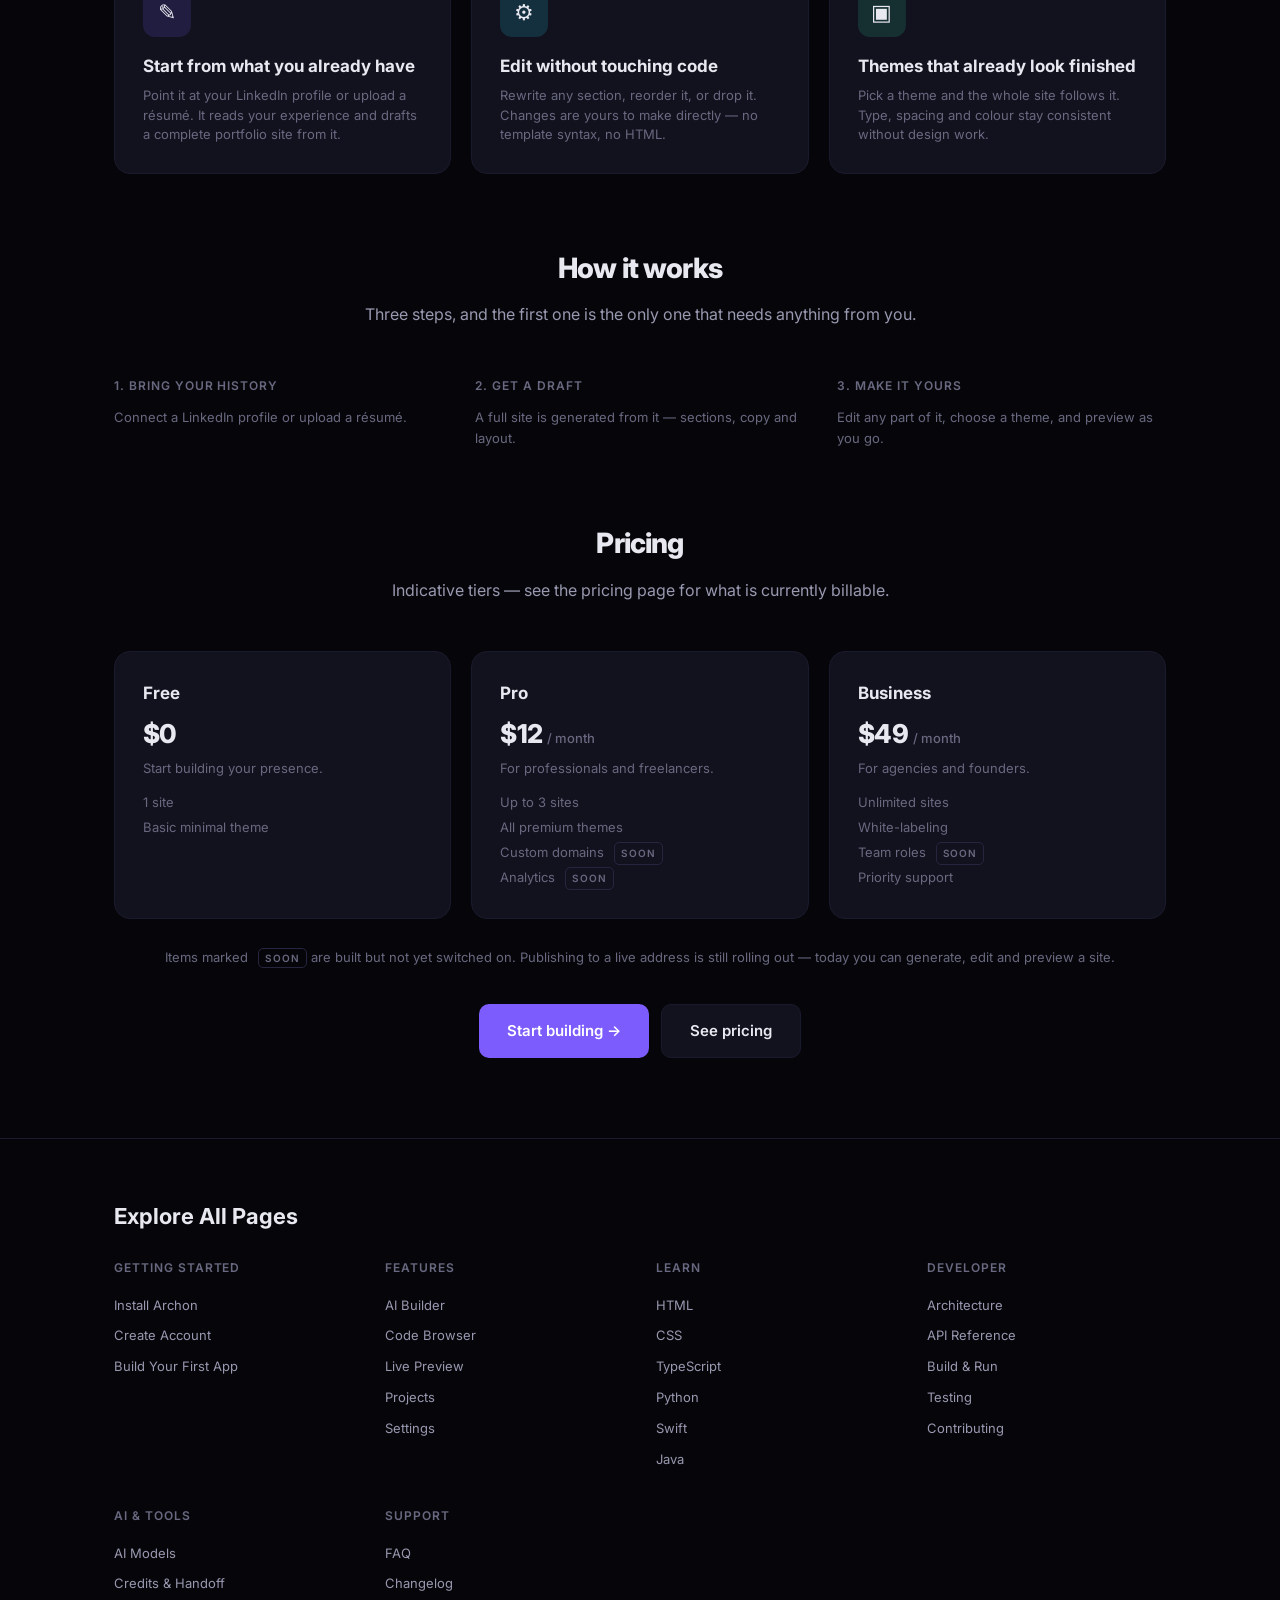
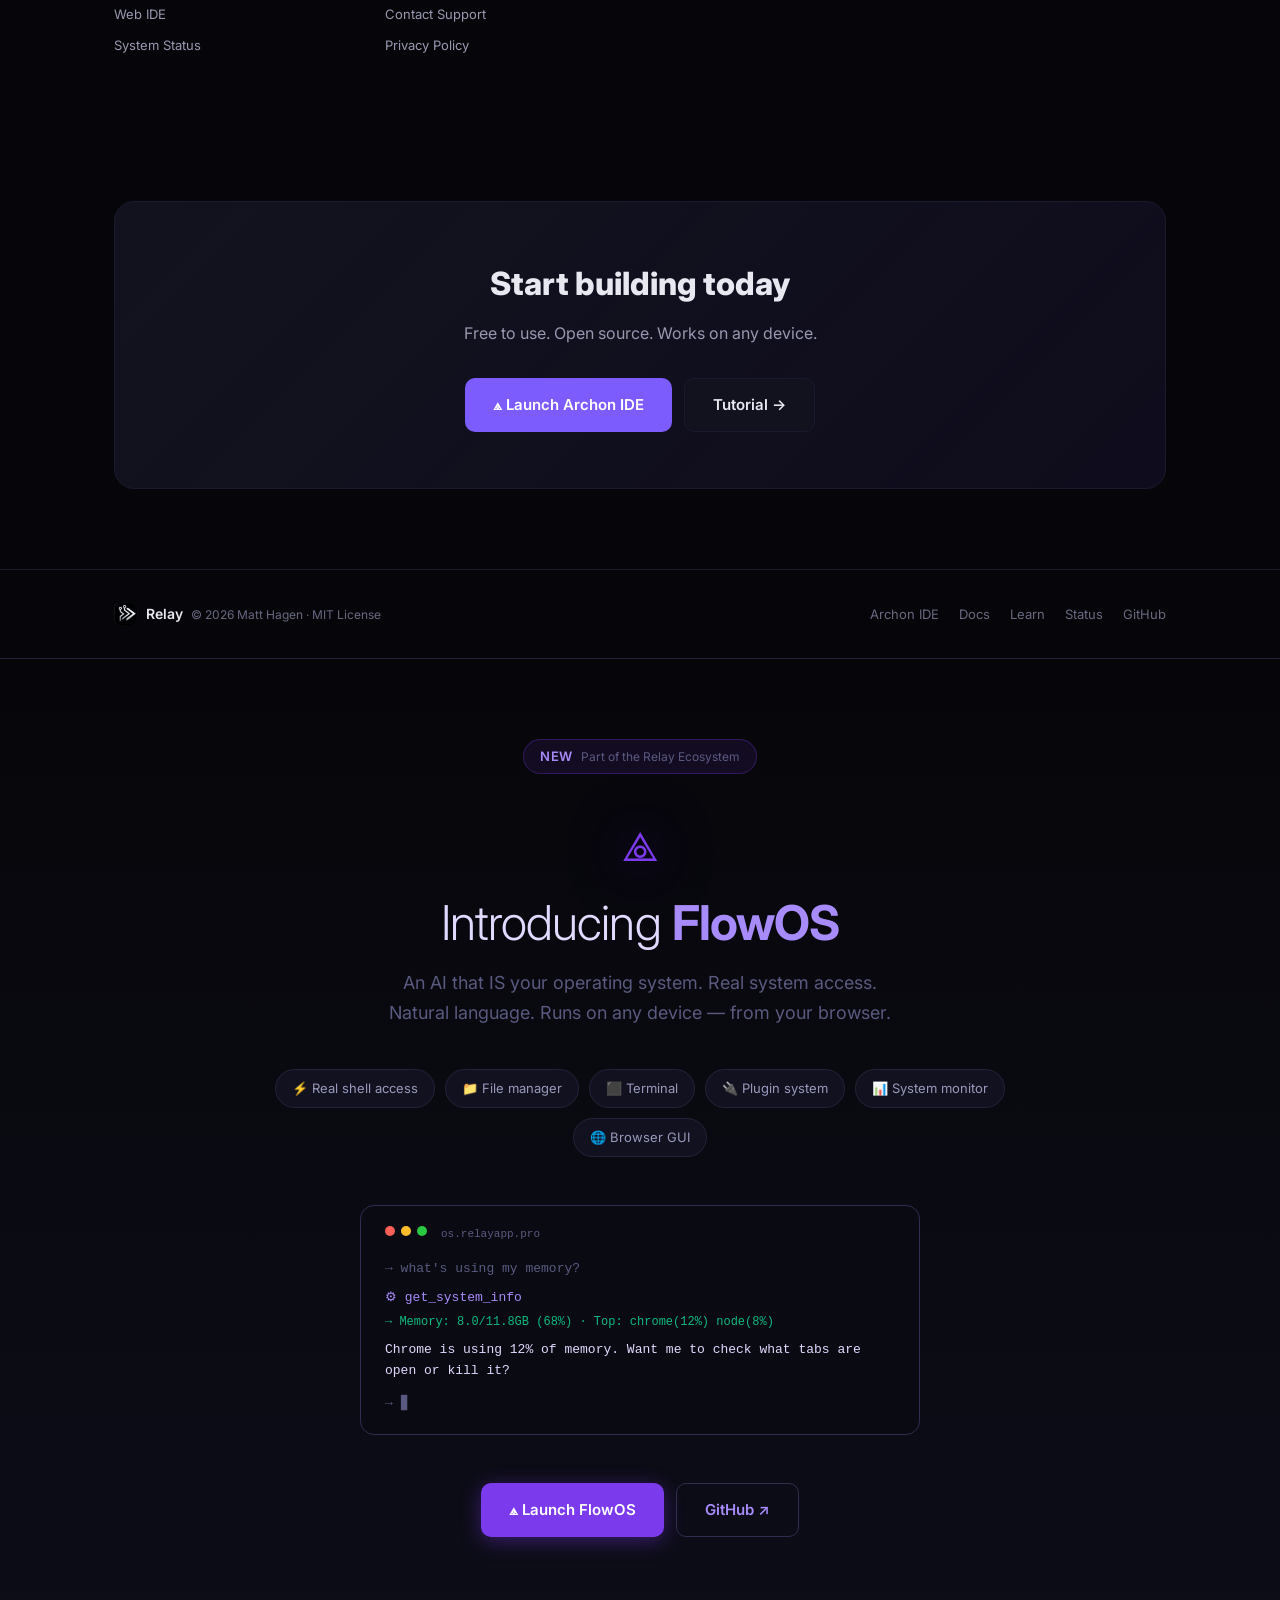
==== commit d04f5866: "feat: FlowOS hero section on relayapp.pro" ====
--- a/index.html
+++ b/index.html
@@ -437,5 +437,70 @@
   navigator.serviceWorker.register('/sw.js').catch(function() {});
 }
 </script>
+
+  <!-- FlowOS Hero Section -->
+  <section id="flowos" style="padding:80px 24px;background:linear-gradient(180deg,#06060a 0%,#0d0d18 100%);text-align:center;border-top:1px solid #242438">
+    <div style="max-width:800px;margin:0 auto">
+
+      <!-- eyebrow -->
+      <div style="display:inline-flex;align-items:center;gap:8px;padding:6px 16px;border-radius:20px;background:rgba(124,58,237,.1);border:1px solid rgba(124,58,237,.3);margin-bottom:32px">
+        <span style="color:#a78bfa;font-size:13px;font-weight:600;letter-spacing:.06em;text-transform:uppercase">New</span>
+        <span style="color:#5a5a80;font-size:12px">Part of the Relay Ecosystem</span>
+      </div>
+
+      <!-- glyph -->
+      <div style="font-size:64px;line-height:1;color:#7c3aed;text-shadow:0 0 60px rgba(124,58,237,.6),0 0 120px rgba(124,58,237,.25);margin-bottom:24px">⟁</div>
+
+      <!-- headline -->
+      <h2 style="font-size:clamp(28px,5vw,48px);font-weight:300;letter-spacing:-.02em;color:#e2d9ff;margin-bottom:16px;line-height:1.2">
+        Introducing <strong style="font-weight:700;color:#a78bfa">FlowOS</strong>
+      </h2>
+      <p style="font-size:18px;color:#5a5a80;max-width:520px;margin:0 auto 40px;line-height:1.7">
+        An AI that IS your operating system. Real system access. Natural language. Runs on any device — from your browser.
+      </p>
+
+      <!-- feature pills -->
+      <div style="display:flex;flex-wrap:wrap;gap:10px;justify-content:center;margin-bottom:48px">
+        <span style="padding:8px 16px;border-radius:20px;background:#111120;border:1px solid #242438;color:#9999bb;font-size:13px">⚡ Real shell access</span>
+        <span style="padding:8px 16px;border-radius:20px;background:#111120;border:1px solid #242438;color:#9999bb;font-size:13px">📁 File manager</span>
+        <span style="padding:8px 16px;border-radius:20px;background:#111120;border:1px solid #242438;color:#9999bb;font-size:13px">⬛ Terminal</span>
+        <span style="padding:8px 16px;border-radius:20px;background:#111120;border:1px solid #242438;color:#9999bb;font-size:13px">🔌 Plugin system</span>
+        <span style="padding:8px 16px;border-radius:20px;background:#111120;border:1px solid #242438;color:#9999bb;font-size:13px">📊 System monitor</span>
+        <span style="padding:8px 16px;border-radius:20px;background:#111120;border:1px solid #242438;color:#9999bb;font-size:13px">🌐 Browser GUI</span>
+      </div>
+
+      <!-- mock terminal preview -->
+      <div style="background:#0a0a12;border:1px solid #2e2e50;border-radius:14px;padding:20px 24px;text-align:left;margin-bottom:48px;font-family:monospace;font-size:13px;max-width:560px;margin-left:auto;margin-right:auto;margin-bottom:48px">
+        <div style="display:flex;gap:6px;margin-bottom:16px">
+          <div style="width:10px;height:10px;border-radius:50%;background:#ff5f57"></div>
+          <div style="width:10px;height:10px;border-radius:50%;background:#ffbd2e"></div>
+          <div style="width:10px;height:10px;border-radius:50%;background:#28c940"></div>
+          <span style="margin-left:8px;color:#5a5a80;font-size:11px">os.relayapp.pro</span>
+        </div>
+        <div style="color:#5a5a80;margin-bottom:8px">→ what's using my memory?</div>
+        <div style="color:#a78bfa;margin-bottom:4px">⚙ get_system_info</div>
+        <div style="color:#10b981;margin-bottom:8px;font-size:12px">→ Memory: 8.0/11.8GB (68%) · Top: chrome(12%) node(8%)</div>
+        <div style="color:#e2d9ff">Chrome is using 12% of memory. Want me to check what tabs are open or kill it?</div>
+        <div style="color:#5a5a80;margin-top:12px">→ <span style="animation:blink 1s infinite">▋</span></div>
+      </div>
+
+      <!-- CTA buttons -->
+      <div style="display:flex;flex-wrap:wrap;gap:12px;justify-content:center">
+        <a href="https://os.relayapp.pro" target="_blank"
+           style="display:inline-flex;align-items:center;gap:8px;padding:14px 28px;border-radius:10px;background:#7c3aed;color:#fff;font-weight:600;font-size:15px;text-decoration:none;box-shadow:0 4px 20px rgba(124,58,237,.4);transition:opacity .2s"
+           onmouseover="this.style.opacity='.85'" onmouseout="this.style.opacity='1'">
+          ⟁ Launch FlowOS
+        </a>
+        <a href="https://github.com/Mattjhagen/FlowOS-Project-Aquarius" target="_blank"
+           style="display:inline-flex;align-items:center;gap:8px;padding:14px 28px;border-radius:10px;background:transparent;color:#a78bfa;font-weight:600;font-size:15px;text-decoration:none;border:1px solid #2e2e50;transition:border-color .2s"
+           onmouseover="this.style.borderColor='#7c3aed'" onmouseout="this.style.borderColor='#2e2e50'">
+          GitHub ↗
+        </a>
+      </div>
+
+    </div>
+  </section>
+  <!-- /FlowOS Hero Section -->
+
 </body>
 </html>
